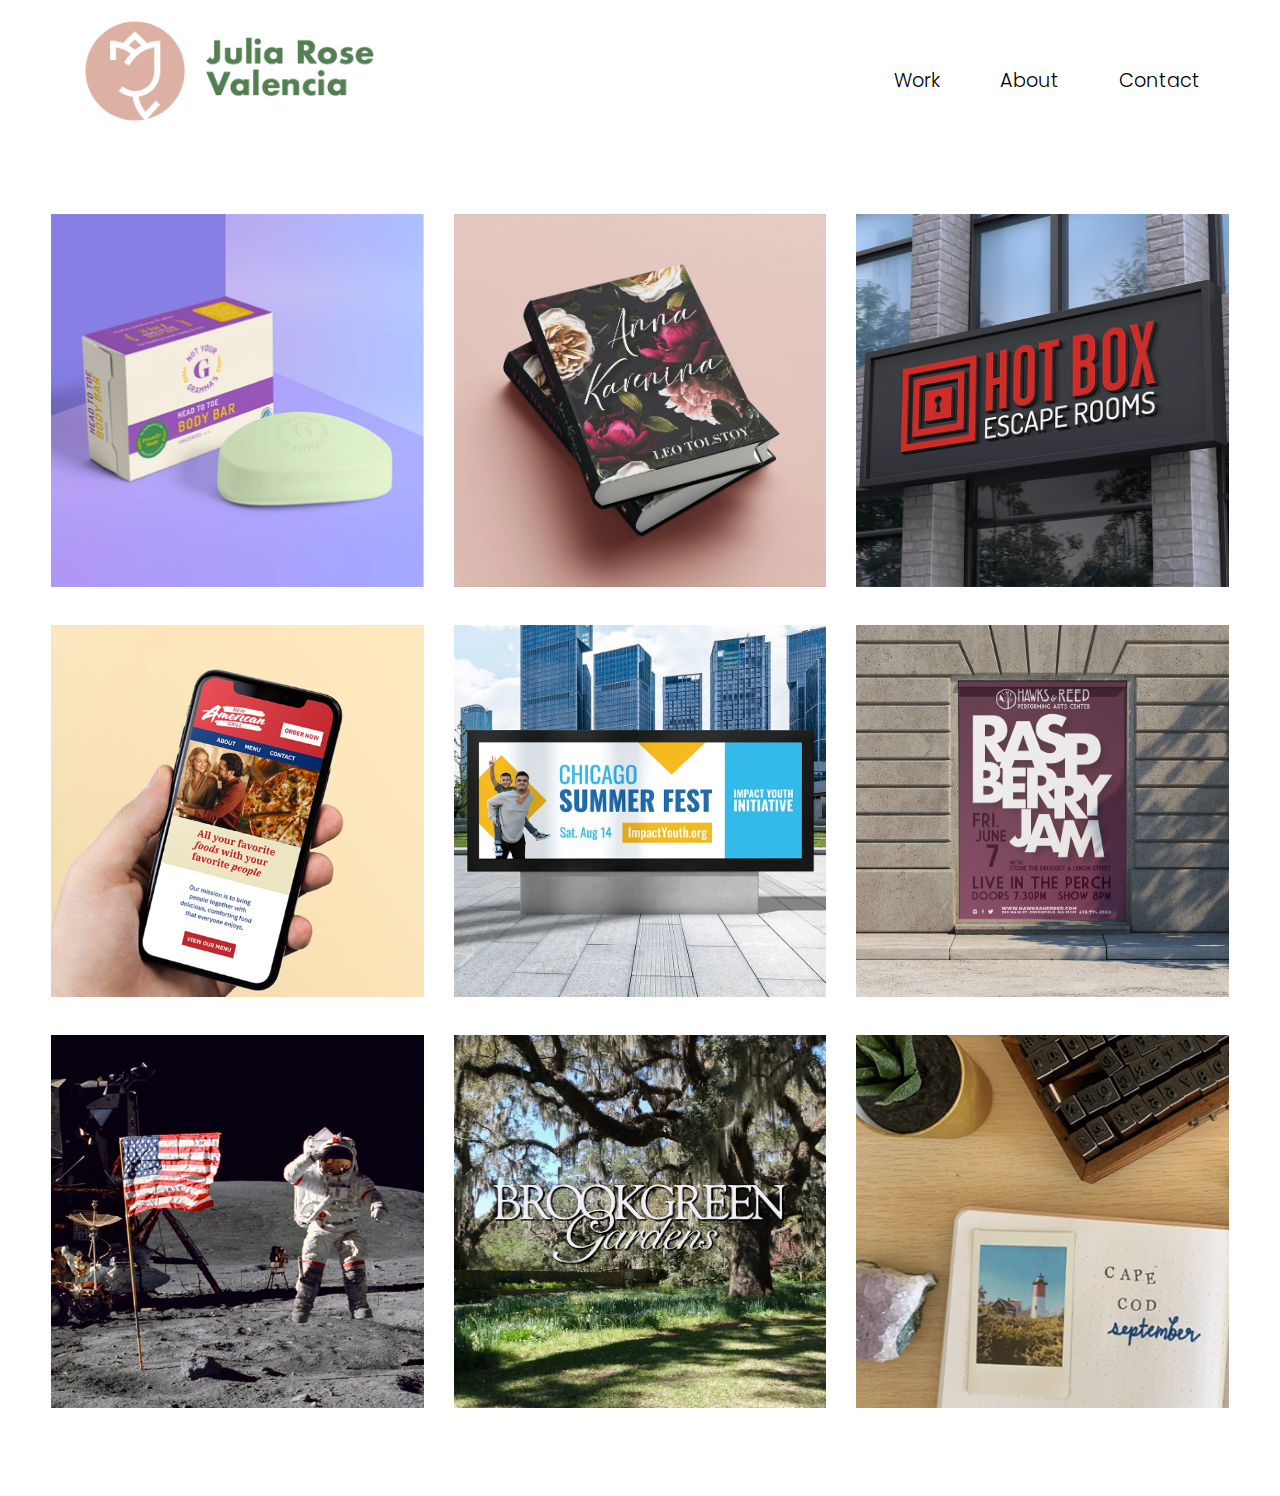
==== index.html @ 3b626a63 "uploading html" ====
<!DOCTYPE html>
<html lang="en">

  <head>
    <meta charset="UTF-8">
    <meta name="viewport" content="width=device-width, initial-scale=1.0">
    <meta http-equiv="X-UA-Compatible" content="ie=edge">

    <title>Julia Valencia Design</title>

    <link href="styles.css" rel="stylesheet">
    <link rel="icon" type="image/x-icon" href="favicon.ico">
    <link rel="preconnect" href="https://fonts.googleapis.com">
    <link rel="preconnect" href="https://fonts.gstatic.com" crossorigin>
    <link href="https://fonts.googleapis.com/css2?family=Poppins:ital,wght@0,100;0,300;0,400;0,500;0,600;0,700;0,800;0,900;1,100;1,200;1,300;1,400;1,500;1,600;1,700;1,800;1,900&display=swap" rel="stylesheet">
  
  </head>


  <body>



<!-- BEGIN HEADER -->

  <header>

    <div class="header-container">

      <div id="logo">
        <a href="index.html"><img src="images/logo.png" class="logo" alt="Julia Valencia Design"></a>
      </div>

      <div id="nav">

        <ul class="nav">
          <li><a href="index.html">Work</a></li>      
          <li><a href="about.html">About</a></li>
          <li><a href="contact.html">Contact</a></li>
        </ul>
     
      
      </div>

      <div id="mobile-logo">

        <a href="index.html"><img src="images/mobile-logo.webp" class="mobile-logo" alt="Julia Valencia Design"></a>

      </div>

      <div id="mobile-nav">        
        
        <ul class="mobile-nav">
          <li><a href="index.html">Work</a></li>      
          <li><a href="about.html">About</a></li>
          <li><a href="contact.html">Contact</a></li>
        </ul>
        
      </div>
      
    </div>
  </header>

<!-- END HEADER -->





















<!-- BEGIN PROJECTS -->
<section>



  <div id="projects">

    <div class="projects-item">
      <a href="not-your-grammas.html"><div class="projects-item-image"><img src="images/grammas.webp"></div>
      <div class="projects-item-overlay"></div><div class="projects-item-text">Not Your Gramma's</div></a>
    </div>

    <div class="projects-item">
      <a href="book-jacket.html"><div class="projects-item-image"><img src="images/book.webp"></div>
      <div class="projects-item-overlay"></div><div class="projects-item-text">Book Jacket</div></a>
      
    </div>

    <div class="projects-item">
      <a href="hotbox.html"><div class="projects-item-image"><img src="images/HotBox.webp"></div>
      <div class="projects-item-overlay"></div><div class="projects-item-text">Hot Box Escape</div></a>
      
    </div>

    <div class="projects-item">
      <a href="new-american-grill.html"><div class="projects-item-image"><img src="images/americangrill.webp"></div>
      <div class="projects-item-overlay"></div><div class="projects-item-text">New American Grill</div></a>
    </div>

    <div class="projects-item">
      <a href="impact-youth.html"><div class="projects-item-image"><img src="images/IYI.webp"></div>
      <div class="projects-item-overlay"></div><div class="projects-item-text">Impact Youth Initiative</div></a>
    </div>

    <div class="projects-item">
      <a href="posters.html"><div class="projects-item-image"><img src="images/Posters.webp"></div>
      <div class="projects-item-overlay"></div><div class="projects-item-text">Hawks and Reed Posters</div></a>
    </div>

    <div class="projects-item">
      <a href="moon-video.html"><div class="projects-item-image"><img src="images/moon.webp"></div>
      <div class="projects-item-overlay"></div><div class="projects-item-text">To the Moon Video</div></a>
    </div>

    <div class="projects-item">
      <a href="brookgreen-gardens.html"><div class="projects-item-image"><img src="images/BrookgreenCommercial.webp"></div>
      <div class="projects-item-overlay"></div><div class="projects-item-text">Brookgreen Gardens Commercial</div></a>
    </div>

    <div class="projects-item">
      <a href="art-journal.html"><div class="projects-item-image"><img src="images/artjournal.webp"></div>
      <div class="projects-item-overlay"></div><div class="projects-item-text">Art Journal Video</div></a>
    </div>
  


    


  </div>

</section>
<!-- END PROJECTS -->











<!-- BEGIN FOOTER -->



 <!-- END FOOTER -->





  </body>
</html>
---- styles.css ----
/* /////////////////////////// */
/* UNIVERSAL STYLES*/
html {
    width: 100%;
}

body {
    background-color: #ffffff;
    font-family: 'Poppins', sans-serif;
    width: 100%;
    margin: 0;
    padding: 0;
    
}

section {
    width: 100%;
    text-align: center;
    padding: 0px 0px 0px 0px;
    margin: auto;
    background-color: #ffffff;
   
    
}

a {
    font-family: 'Poppins', sans-serif;
    font-weight: 300;
    font-size: 1.2rem;
}

h1 {
    color: #ffffff;
    font-family: 'Poppins', sans-serif;
    font-weight: 500;
    font-size: 40px;
}

h2 {
    color: #ffffff;
    font-family: 'Poppins', sans-serif;
    font-weight: 300;
    font-size: 25px;
    padding: 0px;
    
}


h3 {
    color: #ffffff;
    font-family: 'Poppins', sans-serif;
    font-weight: 300;
    font-size: 18px;
    padding: 0px;
    
}


p {    
    font-family: 'Poppins', sans-serif;   
}


.button-one {
    border-radius: 0px;
    background-color:#DDB0A4;
    color: #ffffff;
    border: none;
    padding: 18px 32px 18px 32px;
    margin: 40px;
    display: inline-block;
    text-align: center;
    text-decoration: none;
    font-size: 14px;
    font-weight: 500;
    font-family: 'Poppins', sans-serif;
    transition-duration: 0.4s;
}

.button-two {
    border-radius: 0px;
    background-color:#ffffff;
    color:#DDB0A4;
    border: none;
    padding: 18px 32px 18px 32px;
    margin: 40px;
    display: inline-block;
    text-align: center;
    text-decoration: none;
    font-size: 14px;
    font-weight: 500;
    font-family: 'Poppins', sans-serif;
    transition-duration: 0.4s;
}

.button-three {
    border-radius: 0px;
    background-color:#DDB0A4;
    color:#FFFFFF;
    border: 5px solid white;
    padding: 18px 32px 18px 32px;
    margin: 40px;
    display: inline-block;
    text-align: center;
    text-decoration: none;
    font-size: 14px;
    font-weight: 500;
    font-family: 'Poppins', sans-serif;
    transition-duration: 0.4s;
}

.button-one:hover {
    opacity: .8;
}

.button-two:hover {
    opacity: .8;
}

.button-three:hover {
    opacity: .8;
}

.footer-button {
    border-radius: 0px;
    background-color:rgba(0, 0, 0, 0);
    color: #ffffff;
    border: solid 2px white;
    padding: 18px 32px 18px 32px;
    margin: 40px;
    display: inline-block;
    text-align: center;
    text-decoration: none;
    font-size: 14px;
    font-weight: 500;
    font-family: 'Poppins', sans-serif;
    transition-duration: 0.4s;
}

.footer-button:hover {
    background-color: #ffffff;
    color: #547F52;
}



img {
    max-width: 100%;
}

/*END UNIVERSAL STYLES*/
/* /////////////////////////// */











/* /////////////////////////// */
/*HEADER*/

.header-container {
    background-color: #ffffff;
    margin: 0;
    width: 100%;
    max-width: 100%;
    height: 150px;
    padding: 0;
    display: flex;
    align-items:center;
    justify-content: space-between;
}

/*END HEADER*/
/* /////////////////////////// */














/* /////////////////////////// */
/*DESKTOP LOGO & NAV*/

.logo {
    width: 300px;
    height: auto;
    margin-left: 80px;
}

#nav {
    margin-right: 80px;
    padding-top: 10px;
    padding-right: 0;
    
}

.nav {
    display: inline-flex;
    list-style-type: none;
    
}

.nav a{
    color:#000000;
    text-decoration: none;
    font-size: 1.2rem;

    
    
}

.nav a:active {
    text-decoration: underline;
}

.nav li{
    text-align: center;
    padding-left: 60px;
}

.nav li a:hover{
    color:#DDB0A4;
    text-decoration: none;    
}

#text-logo {
    display: none;
}


@media only screen and (min-width:900px) {   


#mobile-logo {
    display: none;
}

#mobile-nav {
    display: none;
}

}

/*END DESKTOP LOGO & NAV*/
/* /////////////////////////// */











/* /////////////////////////// */
/*MOBILE LOGO & NAV*/


@media only screen and (max-width:900px) {   

   .mobile-logo {
    height: 100px;
    width: 100px;
    padding-top: 10px;
    padding-left: 10px;
    flex-shrink: 0;
   }

    #mobile-logo a {
        width: 100%;
        height: 100%;
    }

    #mobile-nav ul {
        padding: 0;
    }
    
    #mobile-nav {
        display: flex;
        padding-left: 40px;
        padding-top: 25px;
        flex-wrap: wrap;
        
        
    }

    .mobile-nav {
        display: inline-flex;
        list-style-type: none;
        
    }

    .mobile-nav a:active {
        text-decoration: underline;
    }
  
    .mobile-nav a{
        color:#000000;
        text-decoration: none;    
    }
    
    .mobile-nav a:hover{
        color:#DDB0A4;
        text-decoration: underline;    
    }
    
    .mobile-nav li {
        padding-right: 60px;
             
    }
    


#logo {
    display: none;
}

#nav {
    display: none;
}



.header-container {
    background-color: #ffffff;
    margin: 0px;
    width: auto;
    height: auto;
    padding: 10px 5% 10px 5%;
    display: flex;
    flex-wrap: wrap;
    align-items:center;
    justify-items: left;
    justify-content: left;
}


}



@media only screen and (max-width:400px) {  


    
    

    #nav {
        padding: 20px;
    }

    .mobile-nav li {
        padding: 15px;
        
    }
 

 }
/* END MOBILE LOGO & NAV */
/* /////////////////////////// */















/* /////////////////////////// */
/* PROJECTS GRID*/

#projects {
        max-width: 100%;
        padding: 5% 4% 80px 4%;
        display: grid;
        justify-content: center;        
        grid-template-columns: 1fr 1fr 1fr;
        gap: 30px;
    
}




.projects-item {
    position: relative;
    display: grid;
    margin: 0;
    padding: 0;
    width: auto;
    height: auto;
    min-width: 30%;
    overflow: hidden;
}

.projects-item-image {  
   
   transition: opacity ease 200ms;
   max-width: 100%;
   z-index: 90;
   
    
    
}


.projects-item-overlay {
    position: absolute;
    color:#ffffff;
    background-color:rgb(221, 176, 164);
    height: 100%;
    width: 100%;
    transition: opacity ease 200ms;
    bottom: 8px;
    right: 0px;
    z-index: 95;
    opacity: 0;
    

}

.projects-item a{
    
    
    height: 100%;
    width: 100%;
    transition: opacity ease 200ms;
    bottom: 6px;
    right: 0px;
    z-index: 99;
    opacity: 1;
    

}

.projects-item-text {
    position: absolute;
    text-align: left;
    color:#ffffff;
    padding: 5% 5% 5% 5%;
    transition: opacity ease 200ms;
    font-size: 1.6rem;
    font-weight: 500;
    bottom: 0;
    left: 0;
    opacity: 0;
    z-index: 99;
}


.projects-item:hover .projects-item-overlay {
    opacity: .85;
}


.projects-item:hover .projects-item-text{
    opacity: 1;
}




@media only screen and (max-width:750px) {  

    #projects {
        max-width: 100%;
        padding: 80px 5% 80px 5%;
        margin: 0;
        display: grid;
        justify-content: center;        
        grid-template-columns: 1fr;
        gap: 30px;  
    }

}

/* END PROJECTS GRID */
/* /////////////////////////// */










/* /////////////////////////// */
/* FOOTER */


footer {
   
    background-color:#547F52;
    color: #ffffff;
    width: 100%;
    margin: 0;
    height: auto;
    min-height: 200px;
    padding: 0;
    display: flex;
    justify-content: center;
    align-items: center;
    
  
   
}





/* END FOOTER */
/* /////////////////////////// */










/* /////////////////////////// */
/* ABOUT */


.hero {
    display: flex;
    flex-wrap: wrap;
    width: auto;
    height: auto;
    min-height: 600px;
    
    margin: 5% 0 0 0;
    padding: 120px 30px 120px 30px;
    background-color: #547F52;
    gap: 0px;
    justify-content: center;
    align-items: center;
}

.hero-text {
    flex-basis: auto;
    font-size: 2.6rem;
    font-weight: 500;
    color: #ffffff;
    height: auto;
    line-height: 1.2;
    margin: 20px 70px 20px 0;
   
}

.hero-image {
    margin: 20px 0 20px 40px;
   
    
   
}


.section-2 {
    background-color: #ffffff;
    color: #547F52;
    height: auto;
    padding: 25% 5% 25% 5%;
    margin: 0px;
    width: auto;
    display: flex;
    flex-wrap: wrap;
    gap: 0px;
    justify-content: center;
    align-items: center;



}

#section-2-content {
   
    font-size: 1.3rem;
    text-align: left;
    padding: 20px;
    text-align: center;
    line-height: 1.2;
}

.section-2 h2 {
    
    color: #547F52;
    font-size: 2.7rem;
    font-weight: 500;
    padding: 20px;
    margin: 0px;
    


}



.section-3 {
    background-color:#DDB0A4;
    display: flex;
    flex-wrap: wrap;
    color: #547F52;
    min-height: 700px;
    height: auto;
    padding: 25% 15% 25% 15%;
    
    margin: 0px;
    width: auto;
    justify-content: center;
    align-items: center;
    



}

#section-3-content {
    max-width: 900px;    
    color: #ffffff;
    font-size: 1.25rem;
    text-align: center;
    font-weight: 300;
   
}



#section-3-content p {
    text-align: left;
    color: #ffffff;
    
}

.section-4 {

    background-color:#ffffff;
    color: #547F52;
    height: auto;
    min-height: 500px;
    padding: 25% 15% 25% 15%;
    margin: 0px;
    width: auto;
    display: flex;
    flex-wrap: wrap;
    justify-content: center;
    align-items: center;


}

#section-4-content {
   
    max-width: 400px;    
    font-size: 1.3rem;
    text-align: left;
   
    
    
}

.section-4 h2{
    font-size: 2.8rem;
    font-weight: 500;
    color:#547F52;
}

.section-4 p{
    font-size: 1.1rem;
    font-weight: 300;
    color:#000000;
}

.about-video {
    margin: 40px;
    max-width: 500px;
}



/* END ABOUT */
/* /////////////////////////// */

















/* /////////////////////////// */
/* CONTACT */

.contact-container {
    display: flex;
    justify-content: center;
    align-items: center;
    padding-top: 10%;
    height: auto;
    width: auto;
    min-height: 900px;
    
}
.contact {
    padding: 0px;
    text-align: center;
    position: relative;
    height: auto;
    width: 100%;
    max-width: 1200px;
    margin-left: 25px;
    margin-right: 25px;
    min-height: 800px;

}


.contact-photo {
    position: absolute;
    z-index: 1;
    left: 25px;
    width: 75%;
    max-width: 800px;
    max-height: 600px;
    height: auto;
    background: rgba(0, 128, 0, 0);
    opacity: 1;
    
    overflow:hidden;
    
}

.contact-photo img{
    
    border-radius: 20px;
    max-height: 600px;
    
 
}

.contact-card {
    position: absolute;
    top: 20%;
    padding: 25px;
    right: 30px;
    z-index: 2;
    min-width: 30%;
    
    height: auto;
    background:#DDB0A4;
    opacity: 1;
    border-radius: 0;
    display: block;
    
    

}

.contact-card a {
    color: #ffffff;
    text-decoration: underline;
}



/* END CONTACT */
/* /////////////////////////// */








/* /////////////////////////// */
/* PROJECT PAGES */


/* SINGLE IMAGE */

.single-image {
    max-width:65%;
    
    padding: 50px 0px 50px 0px;
    margin-left: auto;
    margin-right: auto;
    text-align: center;
    
}



/* SINGLE IMAGE COVER */

.single-cover {
    width: 100%;
    height: auto;
    padding: 50px 0px 50px 0px;
}



/* DOUBLE IMAGE COVER */

.double-cover {
    width: 100%;
    height: auto;
    display: flex;
    flex-wrap: wrap;
    padding: 50px 0px 50px 0px;
    
}
.double-cover img{
    width: 50%;
    flex-shrink: 0;
    padding-bottom: 25px;
   
}



@media only screen and (max-width:700px) { 
    
    .single-image {
        max-width: 100%;
        height: auto;
    }

    .double-cover img{
        width: 100%;        
    }
    .double-cover {
        width: 100%;
        height: auto;
        display: flex;
        flex-wrap: wrap;
        padding: 50px 0px 50px 0px;
        
    }
}


/* IMAGE GRID */

.image-grid {
    width: 100%;
    height: auto;
    display: flex;
    flex-wrap: wrap;
    justify-content: center;
    align-items: center;
    padding: 50px 0px 50px 0px;
    gap: 30px;
}

.image-grid img{
    max-width: 20%;
    padding: 0px;
    
}

.image-grid video{
    max-width: 30%;
    
    
}

@media only screen and (max-width:700px) {   
    .image-grid img {
        width: 100%;
        max-width: 100%;
        padding: 0px;
        
    }

    .image-grid video{
        max-width: 100%;
        
        
    }
}

/* TWO IMAGES */

.two-images {
    width: 100%;
    height: auto;
    display: flex;
    flex-wrap: wrap;
    justify-content: center;
    align-items: center;
    padding: 80px 0px 50px 0px;
    gap: 40px;
}

.two-images img{
    max-width: 40%;
    
}



@media only screen and (max-width:700px) {   
    .two-images img {
        
        max-width: 60%;
        padding: 0px;
        
    }

   
}


.video {
    position: relative;
    margin-left: auto;
    margin-right: auto;
    overflow: hidden;
    width: 70%;
    padding-top: 56.25%; /* 16:9 Aspect Ratio (divide 9 by 16 = 0.5625) */
}


.responsive-iframe {
    position: absolute;
    top: 0;
    left: 0;
    bottom: 0;
    right: 0;
    width: 100%;
    height: 100%;

}

@media only screen and (max-width:700px) {   
    .video {
        
        width: 100%;
        
    }

   
}



/* PROJECT DESCRIPTION */

.description {
    height: auto;
    width: auto;
    margin-left: auto;
    margin-right: auto;
    max-width: 60%;
    padding: 50px 50px 100px 50px;
}

.description h2 {
    font-weight: 700;
    font-size: 1.7rem;
}

.description h3 {
    font-weight: 700;
    font-size: 1.2rem;
}

.description p, li{
    font-weight: 300;
}


.description ul{
    
    list-style-position: outside;
}

.grammas li {
    padding-left: 5px;
    color: #9250AD;
}


.hotbox li {
    padding-left: 5px;
    color: #CF2C27;
}


.impact-youth li {
    padding-left: 5px;
    color: #35B9EA;
}


.description li span{
    
    color: #000000;
}


.description h2, h3, p {
    color:#000000;
    
}



@media only screen and (max-width:700px) {   
    .description {
        width: auto;
        max-width: 100%;
        padding: 50px 25px 50px 25px;
        
    }
}














/* END PROJECT PAGES */
/* /////////////////////////// */
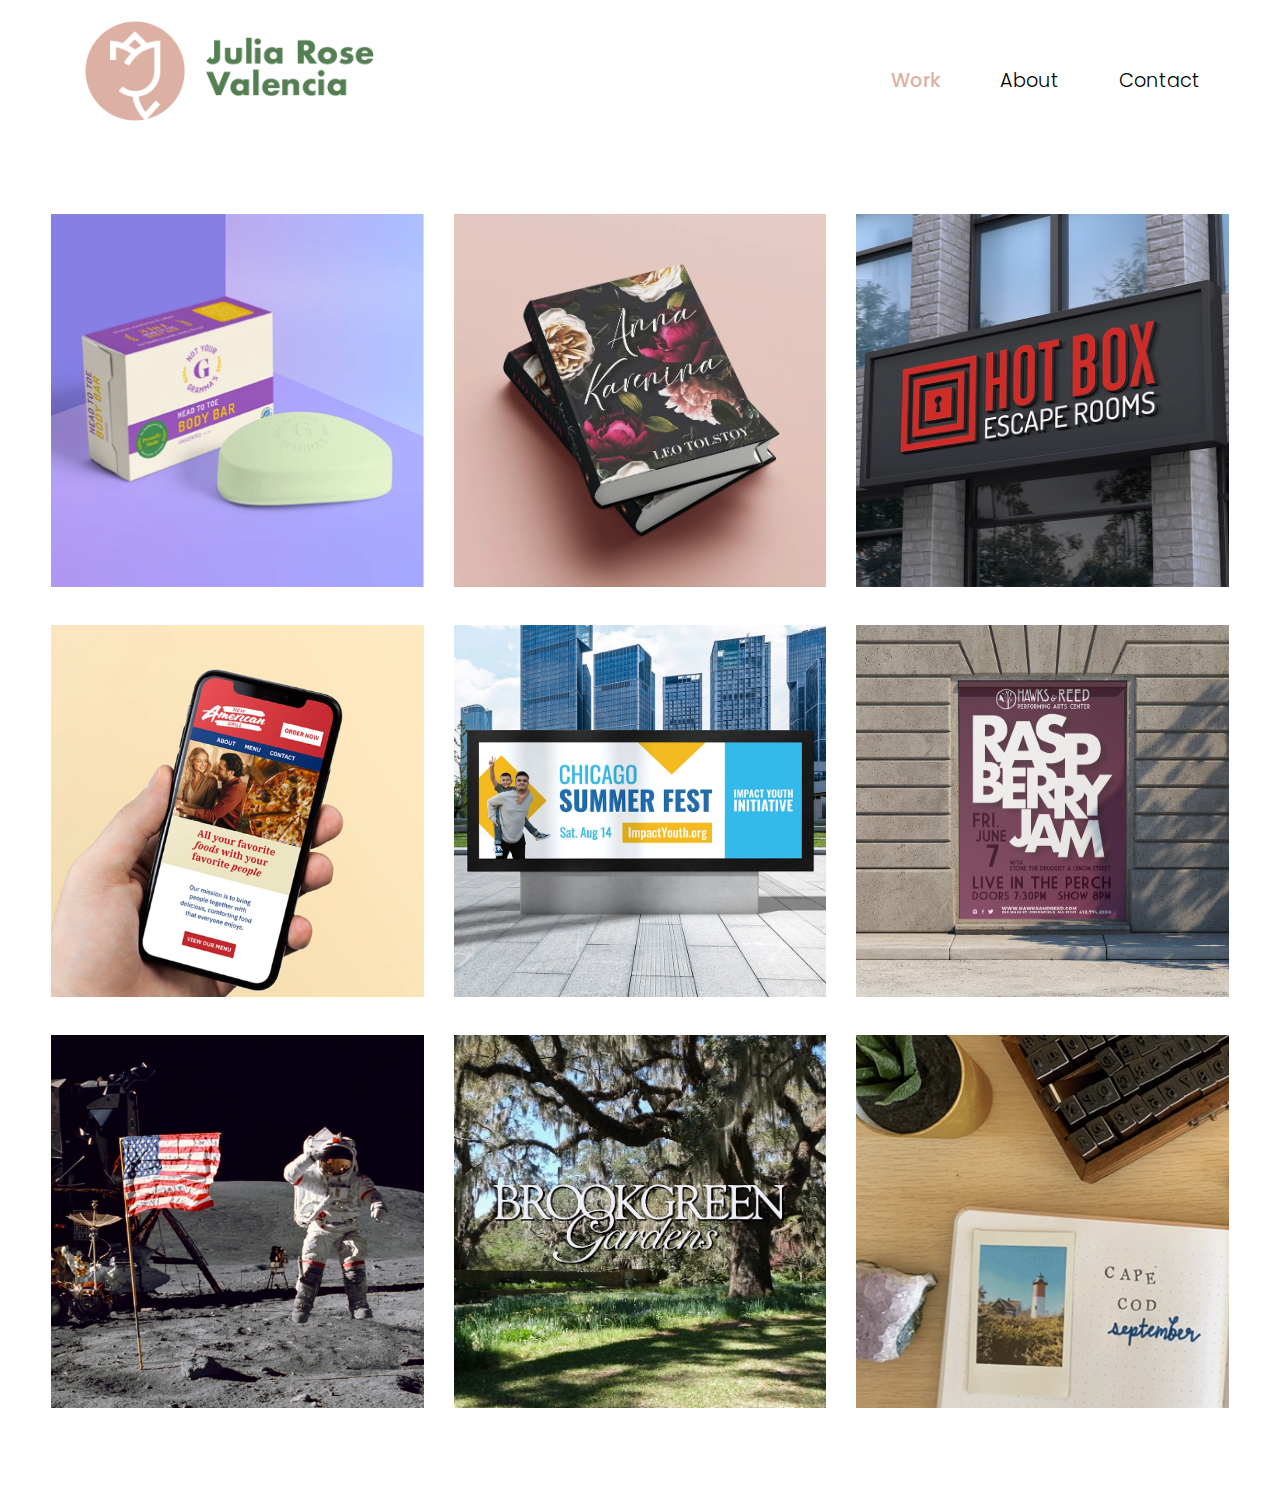
==== commit abf7bef9: "Add files via upload" ====
--- a/index.html
+++ b/index.html
@@ -1,171 +1,171 @@
-<!DOCTYPE html>
-<html lang="en">
-
-  <head>
-    <meta charset="UTF-8">
-    <meta name="viewport" content="width=device-width, initial-scale=1.0">
-    <meta http-equiv="X-UA-Compatible" content="ie=edge">
-
-    <title>Julia Valencia Design</title>
-
-    <link href="styles.css" rel="stylesheet">
-    <link rel="icon" type="image/x-icon" href="favicon.ico">
-    <link rel="preconnect" href="https://fonts.googleapis.com">
-    <link rel="preconnect" href="https://fonts.gstatic.com" crossorigin>
-    <link href="https://fonts.googleapis.com/css2?family=Poppins:ital,wght@0,100;0,300;0,400;0,500;0,600;0,700;0,800;0,900;1,100;1,200;1,300;1,400;1,500;1,600;1,700;1,800;1,900&display=swap" rel="stylesheet">
-  
-  </head>
-
-
-  <body>
-
-
-
-<!-- BEGIN HEADER -->
-
-  <header>
-
-    <div class="header-container">
-
-      <div id="logo">
-        <a href="index.html"><img src="images/logo.png" class="logo" alt="Julia Valencia Design"></a>
-      </div>
-
-      <div id="nav">
-
-        <ul class="nav">
-          <li><a href="index.html">Work</a></li>      
-          <li><a href="about.html">About</a></li>
-          <li><a href="contact.html">Contact</a></li>
-        </ul>
-     
-      
-      </div>
-
-      <div id="mobile-logo">
-
-        <a href="index.html"><img src="images/mobile-logo.webp" class="mobile-logo" alt="Julia Valencia Design"></a>
-
-      </div>
-
-      <div id="mobile-nav">        
-        
-        <ul class="mobile-nav">
-          <li><a href="index.html">Work</a></li>      
-          <li><a href="about.html">About</a></li>
-          <li><a href="contact.html">Contact</a></li>
-        </ul>
-        
-      </div>
-      
-    </div>
-  </header>
-
-<!-- END HEADER -->
-
-
-
-
-
-
-
-
-
-
-
-
-
-
-
-
-
-
-
-
-
-<!-- BEGIN PROJECTS -->
-<section>
-
-
-
-  <div id="projects">
-
-    <div class="projects-item">
-      <a href="not-your-grammas.html"><div class="projects-item-image"><img src="images/grammas.webp"></div>
-      <div class="projects-item-overlay"></div><div class="projects-item-text">Not Your Gramma's</div></a>
-    </div>
-
-    <div class="projects-item">
-      <a href="book-jacket.html"><div class="projects-item-image"><img src="images/book.webp"></div>
-      <div class="projects-item-overlay"></div><div class="projects-item-text">Book Jacket</div></a>
-      
-    </div>
-
-    <div class="projects-item">
-      <a href="hotbox.html"><div class="projects-item-image"><img src="images/HotBox.webp"></div>
-      <div class="projects-item-overlay"></div><div class="projects-item-text">Hot Box Escape</div></a>
-      
-    </div>
-
-    <div class="projects-item">
-      <a href="new-american-grill.html"><div class="projects-item-image"><img src="images/americangrill.webp"></div>
-      <div class="projects-item-overlay"></div><div class="projects-item-text">New American Grill</div></a>
-    </div>
-
-    <div class="projects-item">
-      <a href="impact-youth.html"><div class="projects-item-image"><img src="images/IYI.webp"></div>
-      <div class="projects-item-overlay"></div><div class="projects-item-text">Impact Youth Initiative</div></a>
-    </div>
-
-    <div class="projects-item">
-      <a href="posters.html"><div class="projects-item-image"><img src="images/Posters.webp"></div>
-      <div class="projects-item-overlay"></div><div class="projects-item-text">Hawks and Reed Posters</div></a>
-    </div>
-
-    <div class="projects-item">
-      <a href="moon-video.html"><div class="projects-item-image"><img src="images/moon.webp"></div>
-      <div class="projects-item-overlay"></div><div class="projects-item-text">To the Moon Video</div></a>
-    </div>
-
-    <div class="projects-item">
-      <a href="brookgreen-gardens.html"><div class="projects-item-image"><img src="images/BrookgreenCommercial.webp"></div>
-      <div class="projects-item-overlay"></div><div class="projects-item-text">Brookgreen Gardens Commercial</div></a>
-    </div>
-
-    <div class="projects-item">
-      <a href="art-journal.html"><div class="projects-item-image"><img src="images/artjournal.webp"></div>
-      <div class="projects-item-overlay"></div><div class="projects-item-text">Art Journal Video</div></a>
-    </div>
-  
-
-
-    
-
-
-  </div>
-
-</section>
-<!-- END PROJECTS -->
-
-
-
-
-
-
-
-
-
-
-
-<!-- BEGIN FOOTER -->
-
-
-
- <!-- END FOOTER -->
-
-
-
-
-
-  </body>
+<!DOCTYPE html>
+<html lang="en">
+
+  <head>
+    <meta charset="UTF-8">
+    <meta name="viewport" content="width=device-width, initial-scale=1.0">
+    <meta http-equiv="X-UA-Compatible" content="ie=edge">
+
+    <title>Julia Valencia Design</title>
+
+    <link href="styles.css" rel="stylesheet">
+    <link rel="icon" type="image/x-icon" href="favicon.ico">
+    <link rel="preconnect" href="https://fonts.googleapis.com">
+    <link rel="preconnect" href="https://fonts.gstatic.com" crossorigin>
+    <link href="https://fonts.googleapis.com/css2?family=Poppins:ital,wght@0,100;0,300;0,400;0,500;0,600;0,700;0,800;0,900;1,100;1,200;1,300;1,400;1,500;1,600;1,700;1,800;1,900&display=swap" rel="stylesheet">
+  
+  </head>
+
+
+  <body>
+
+
+
+<!-- BEGIN HEADER -->
+
+  <header>
+
+    <div class="header-container">
+
+      <div id="logo">
+        <a href="index.html"><img src="images/logo.png" class="logo" alt="Julia Valencia Design"></a>
+      </div>
+
+      <div id="nav">
+
+        <ul class="nav">
+          <li><a href="index.html" id="current-page">Work</a></li>      
+          <li><a href="about.html">About</a></li>
+          <li><a href="contact.html">Contact</a></li>
+        </ul>
+     
+      
+      </div>
+
+      <div id="mobile-logo">
+
+        <a href="index.html"><img src="images/mobile-logo.webp" class="mobile-logo" alt="Julia Valencia Design"></a>
+
+      </div>
+
+      <div id="mobile-nav">        
+        
+        <ul class="mobile-nav">
+          <li><a href="index.html">Work</a></li>      
+          <li><a href="about.html">About</a></li>
+          <li><a href="contact.html">Contact</a></li>
+        </ul>
+        
+      </div>
+      
+    </div>
+  </header>
+
+<!-- END HEADER -->
+
+
+
+
+
+
+
+
+
+
+
+
+
+
+
+
+
+
+
+
+
+<!-- BEGIN PROJECTS -->
+<section>
+
+
+
+  <div id="projects">
+
+    <div class="projects-item">
+      <a href="not-your-grammas.html"><div class="projects-item-image"><img src="images/grammas.webp"></div>
+      <div class="projects-item-overlay"></div><div class="projects-item-text">Not Your Gramma's</div></a>
+    </div>
+
+    <div class="projects-item">
+      <a href="book-jacket.html"><div class="projects-item-image"><img src="images/book.webp"></div>
+      <div class="projects-item-overlay"></div><div class="projects-item-text">Book Jacket</div></a>
+      
+    </div>
+
+    <div class="projects-item">
+      <a href="hotbox.html"><div class="projects-item-image"><img src="images/HotBox.webp"></div>
+      <div class="projects-item-overlay"></div><div class="projects-item-text">Hot Box Escape</div></a>
+      
+    </div>
+
+    <div class="projects-item">
+      <a href="new-american-grill.html"><div class="projects-item-image"><img src="images/americangrill.webp"></div>
+      <div class="projects-item-overlay"></div><div class="projects-item-text">New American Grill</div></a>
+    </div>
+
+    <div class="projects-item">
+      <a href="impact-youth.html"><div class="projects-item-image"><img src="images/IYI.webp"></div>
+      <div class="projects-item-overlay"></div><div class="projects-item-text">Impact Youth Initiative</div></a>
+    </div>
+
+    <div class="projects-item">
+      <a href="posters.html"><div class="projects-item-image"><img src="images/Posters.webp"></div>
+      <div class="projects-item-overlay"></div><div class="projects-item-text">Hawks and Reed Posters</div></a>
+    </div>
+
+    <div class="projects-item">
+      <a href="moon-video.html"><div class="projects-item-image"><img src="images/moon.webp"></div>
+      <div class="projects-item-overlay"></div><div class="projects-item-text">To the Moon Video</div></a>
+    </div>
+
+    <div class="projects-item">
+      <a href="brookgreen-gardens.html"><div class="projects-item-image"><img src="images/BrookgreenCommercial.webp"></div>
+      <div class="projects-item-overlay"></div><div class="projects-item-text">Brookgreen Gardens Commercial</div></a>
+    </div>
+
+    <div class="projects-item">
+      <a href="art-journal.html"><div class="projects-item-image"><img src="images/artjournal.webp"></div>
+      <div class="projects-item-overlay"></div><div class="projects-item-text">Art Journal Video</div></a>
+    </div>
+  
+
+
+    
+
+
+  </div>
+
+</section>
+<!-- END PROJECTS -->
+
+
+
+
+
+
+
+
+
+
+
+<!-- BEGIN FOOTER -->
+
+
+
+ <!-- END FOOTER -->
+
+
+
+
+
+  </body>
 </html>--- a/styles.css
+++ b/styles.css
@@ -1,1072 +1,1080 @@
-/* /////////////////////////// */
-/* UNIVERSAL STYLES*/
-html {
-    width: 100%;
-}
-
-body {
-    background-color: #ffffff;
-    font-family: 'Poppins', sans-serif;
-    width: 100%;
-    margin: 0;
-    padding: 0;
-    
-}
-
-section {
-    width: 100%;
-    text-align: center;
-    padding: 0px 0px 0px 0px;
-    margin: auto;
-    background-color: #ffffff;
-   
-    
-}
-
-a {
-    font-family: 'Poppins', sans-serif;
-    font-weight: 300;
-    font-size: 1.2rem;
-}
-
-h1 {
-    color: #ffffff;
-    font-family: 'Poppins', sans-serif;
-    font-weight: 500;
-    font-size: 40px;
-}
-
-h2 {
-    color: #ffffff;
-    font-family: 'Poppins', sans-serif;
-    font-weight: 300;
-    font-size: 25px;
-    padding: 0px;
-    
-}
-
-
-h3 {
-    color: #ffffff;
-    font-family: 'Poppins', sans-serif;
-    font-weight: 300;
-    font-size: 18px;
-    padding: 0px;
-    
-}
-
-
-p {    
-    font-family: 'Poppins', sans-serif;   
-}
-
-
-.button-one {
-    border-radius: 0px;
-    background-color:#DDB0A4;
-    color: #ffffff;
-    border: none;
-    padding: 18px 32px 18px 32px;
-    margin: 40px;
-    display: inline-block;
-    text-align: center;
-    text-decoration: none;
-    font-size: 14px;
-    font-weight: 500;
-    font-family: 'Poppins', sans-serif;
-    transition-duration: 0.4s;
-}
-
-.button-two {
-    border-radius: 0px;
-    background-color:#ffffff;
-    color:#DDB0A4;
-    border: none;
-    padding: 18px 32px 18px 32px;
-    margin: 40px;
-    display: inline-block;
-    text-align: center;
-    text-decoration: none;
-    font-size: 14px;
-    font-weight: 500;
-    font-family: 'Poppins', sans-serif;
-    transition-duration: 0.4s;
-}
-
-.button-three {
-    border-radius: 0px;
-    background-color:#DDB0A4;
-    color:#FFFFFF;
-    border: 5px solid white;
-    padding: 18px 32px 18px 32px;
-    margin: 40px;
-    display: inline-block;
-    text-align: center;
-    text-decoration: none;
-    font-size: 14px;
-    font-weight: 500;
-    font-family: 'Poppins', sans-serif;
-    transition-duration: 0.4s;
-}
-
-.button-one:hover {
-    opacity: .8;
-}
-
-.button-two:hover {
-    opacity: .8;
-}
-
-.button-three:hover {
-    opacity: .8;
-}
-
-.footer-button {
-    border-radius: 0px;
-    background-color:rgba(0, 0, 0, 0);
-    color: #ffffff;
-    border: solid 2px white;
-    padding: 18px 32px 18px 32px;
-    margin: 40px;
-    display: inline-block;
-    text-align: center;
-    text-decoration: none;
-    font-size: 14px;
-    font-weight: 500;
-    font-family: 'Poppins', sans-serif;
-    transition-duration: 0.4s;
-}
-
-.footer-button:hover {
-    background-color: #ffffff;
-    color: #547F52;
-}
-
-
-
-img {
-    max-width: 100%;
-}
-
-/*END UNIVERSAL STYLES*/
-/* /////////////////////////// */
-
-
-
-
-
-
-
-
-
-
-
-/* /////////////////////////// */
-/*HEADER*/
-
-.header-container {
-    background-color: #ffffff;
-    margin: 0;
-    width: 100%;
-    max-width: 100%;
-    height: 150px;
-    padding: 0;
-    display: flex;
-    align-items:center;
-    justify-content: space-between;
-}
-
-/*END HEADER*/
-/* /////////////////////////// */
-
-
-
-
-
-
-
-
-
-
-
-
-
-
-/* /////////////////////////// */
-/*DESKTOP LOGO & NAV*/
-
-.logo {
-    width: 300px;
-    height: auto;
-    margin-left: 80px;
-}
-
-#nav {
-    margin-right: 80px;
-    padding-top: 10px;
-    padding-right: 0;
-    
-}
-
-.nav {
-    display: inline-flex;
-    list-style-type: none;
-    
-}
-
-.nav a{
-    color:#000000;
-    text-decoration: none;
-    font-size: 1.2rem;
-
-    
-    
-}
-
-.nav a:active {
-    text-decoration: underline;
-}
-
-.nav li{
-    text-align: center;
-    padding-left: 60px;
-}
-
-.nav li a:hover{
-    color:#DDB0A4;
-    text-decoration: none;    
-}
-
-#text-logo {
-    display: none;
-}
-
-
-@media only screen and (min-width:900px) {   
-
-
-#mobile-logo {
-    display: none;
-}
-
-#mobile-nav {
-    display: none;
-}
-
-}
-
-/*END DESKTOP LOGO & NAV*/
-/* /////////////////////////// */
-
-
-
-
-
-
-
-
-
-
-
-/* /////////////////////////// */
-/*MOBILE LOGO & NAV*/
-
-
-@media only screen and (max-width:900px) {   
-
-   .mobile-logo {
-    height: 100px;
-    width: 100px;
-    padding-top: 10px;
-    padding-left: 10px;
-    flex-shrink: 0;
-   }
-
-    #mobile-logo a {
-        width: 100%;
-        height: 100%;
-    }
-
-    #mobile-nav ul {
-        padding: 0;
-    }
-    
-    #mobile-nav {
-        display: flex;
-        padding-left: 40px;
-        padding-top: 25px;
-        flex-wrap: wrap;
-        
-        
-    }
-
-    .mobile-nav {
-        display: inline-flex;
-        list-style-type: none;
-        
-    }
-
-    .mobile-nav a:active {
-        text-decoration: underline;
-    }
-  
-    .mobile-nav a{
-        color:#000000;
-        text-decoration: none;    
-    }
-    
-    .mobile-nav a:hover{
-        color:#DDB0A4;
-        text-decoration: underline;    
-    }
-    
-    .mobile-nav li {
-        padding-right: 60px;
-             
-    }
-    
-
-
-#logo {
-    display: none;
-}
-
-#nav {
-    display: none;
-}
-
-
-
-.header-container {
-    background-color: #ffffff;
-    margin: 0px;
-    width: auto;
-    height: auto;
-    padding: 10px 5% 10px 5%;
-    display: flex;
-    flex-wrap: wrap;
-    align-items:center;
-    justify-items: left;
-    justify-content: left;
-}
-
-
-}
-
-
-
-@media only screen and (max-width:400px) {  
-
-
-    
-    
-
-    #nav {
-        padding: 20px;
-    }
-
-    .mobile-nav li {
-        padding: 15px;
-        
-    }
- 
-
- }
-/* END MOBILE LOGO & NAV */
-/* /////////////////////////// */
-
-
-
-
-
-
-
-
-
-
-
-
-
-
-
-/* /////////////////////////// */
-/* PROJECTS GRID*/
-
-#projects {
-        max-width: 100%;
-        padding: 5% 4% 80px 4%;
-        display: grid;
-        justify-content: center;        
-        grid-template-columns: 1fr 1fr 1fr;
-        gap: 30px;
-    
-}
-
-
-
-
-.projects-item {
-    position: relative;
-    display: grid;
-    margin: 0;
-    padding: 0;
-    width: auto;
-    height: auto;
-    min-width: 30%;
-    overflow: hidden;
-}
-
-.projects-item-image {  
-   
-   transition: opacity ease 200ms;
-   max-width: 100%;
-   z-index: 90;
-   
-    
-    
-}
-
-
-.projects-item-overlay {
-    position: absolute;
-    color:#ffffff;
-    background-color:rgb(221, 176, 164);
-    height: 100%;
-    width: 100%;
-    transition: opacity ease 200ms;
-    bottom: 8px;
-    right: 0px;
-    z-index: 95;
-    opacity: 0;
-    
-
-}
-
-.projects-item a{
-    
-    
-    height: 100%;
-    width: 100%;
-    transition: opacity ease 200ms;
-    bottom: 6px;
-    right: 0px;
-    z-index: 99;
-    opacity: 1;
-    
-
-}
-
-.projects-item-text {
-    position: absolute;
-    text-align: left;
-    color:#ffffff;
-    padding: 5% 5% 5% 5%;
-    transition: opacity ease 200ms;
-    font-size: 1.6rem;
-    font-weight: 500;
-    bottom: 0;
-    left: 0;
-    opacity: 0;
-    z-index: 99;
-}
-
-
-.projects-item:hover .projects-item-overlay {
-    opacity: .85;
-}
-
-
-.projects-item:hover .projects-item-text{
-    opacity: 1;
-}
-
-
-
-
-@media only screen and (max-width:750px) {  
-
-    #projects {
-        max-width: 100%;
-        padding: 80px 5% 80px 5%;
-        margin: 0;
-        display: grid;
-        justify-content: center;        
-        grid-template-columns: 1fr;
-        gap: 30px;  
-    }
-
-}
-
-/* END PROJECTS GRID */
-/* /////////////////////////// */
-
-
-
-
-
-
-
-
-
-
-/* /////////////////////////// */
-/* FOOTER */
-
-
-footer {
-   
-    background-color:#547F52;
-    color: #ffffff;
-    width: 100%;
-    margin: 0;
-    height: auto;
-    min-height: 200px;
-    padding: 0;
-    display: flex;
-    justify-content: center;
-    align-items: center;
-    
-  
-   
-}
-
-
-
-
-
-/* END FOOTER */
-/* /////////////////////////// */
-
-
-
-
-
-
-
-
-
-
-/* /////////////////////////// */
-/* ABOUT */
-
-
-.hero {
-    display: flex;
-    flex-wrap: wrap;
-    width: auto;
-    height: auto;
-    min-height: 600px;
-    
-    margin: 5% 0 0 0;
-    padding: 120px 30px 120px 30px;
-    background-color: #547F52;
-    gap: 0px;
-    justify-content: center;
-    align-items: center;
-}
-
-.hero-text {
-    flex-basis: auto;
-    font-size: 2.6rem;
-    font-weight: 500;
-    color: #ffffff;
-    height: auto;
-    line-height: 1.2;
-    margin: 20px 70px 20px 0;
-   
-}
-
-.hero-image {
-    margin: 20px 0 20px 40px;
-   
-    
-   
-}
-
-
-.section-2 {
-    background-color: #ffffff;
-    color: #547F52;
-    height: auto;
-    padding: 25% 5% 25% 5%;
-    margin: 0px;
-    width: auto;
-    display: flex;
-    flex-wrap: wrap;
-    gap: 0px;
-    justify-content: center;
-    align-items: center;
-
-
-
-}
-
-#section-2-content {
-   
-    font-size: 1.3rem;
-    text-align: left;
-    padding: 20px;
-    text-align: center;
-    line-height: 1.2;
-}
-
-.section-2 h2 {
-    
-    color: #547F52;
-    font-size: 2.7rem;
-    font-weight: 500;
-    padding: 20px;
-    margin: 0px;
-    
-
-
-}
-
-
-
-.section-3 {
-    background-color:#DDB0A4;
-    display: flex;
-    flex-wrap: wrap;
-    color: #547F52;
-    min-height: 700px;
-    height: auto;
-    padding: 25% 15% 25% 15%;
-    
-    margin: 0px;
-    width: auto;
-    justify-content: center;
-    align-items: center;
-    
-
-
-
-}
-
-#section-3-content {
-    max-width: 900px;    
-    color: #ffffff;
-    font-size: 1.25rem;
-    text-align: center;
-    font-weight: 300;
-   
-}
-
-
-
-#section-3-content p {
-    text-align: left;
-    color: #ffffff;
-    
-}
-
-.section-4 {
-
-    background-color:#ffffff;
-    color: #547F52;
-    height: auto;
-    min-height: 500px;
-    padding: 25% 15% 25% 15%;
-    margin: 0px;
-    width: auto;
-    display: flex;
-    flex-wrap: wrap;
-    justify-content: center;
-    align-items: center;
-
-
-}
-
-#section-4-content {
-   
-    max-width: 400px;    
-    font-size: 1.3rem;
-    text-align: left;
-   
-    
-    
-}
-
-.section-4 h2{
-    font-size: 2.8rem;
-    font-weight: 500;
-    color:#547F52;
-}
-
-.section-4 p{
-    font-size: 1.1rem;
-    font-weight: 300;
-    color:#000000;
-}
-
-.about-video {
-    margin: 40px;
-    max-width: 500px;
-}
-
-
-
-/* END ABOUT */
-/* /////////////////////////// */
-
-
-
-
-
-
-
-
-
-
-
-
-
-
-
-
-
-/* /////////////////////////// */
-/* CONTACT */
-
-.contact-container {
-    display: flex;
-    justify-content: center;
-    align-items: center;
-    padding-top: 10%;
-    height: auto;
-    width: auto;
-    min-height: 900px;
-    
-}
-.contact {
-    padding: 0px;
-    text-align: center;
-    position: relative;
-    height: auto;
-    width: 100%;
-    max-width: 1200px;
-    margin-left: 25px;
-    margin-right: 25px;
-    min-height: 800px;
-
-}
-
-
-.contact-photo {
-    position: absolute;
-    z-index: 1;
-    left: 25px;
-    width: 75%;
-    max-width: 800px;
-    max-height: 600px;
-    height: auto;
-    background: rgba(0, 128, 0, 0);
-    opacity: 1;
-    
-    overflow:hidden;
-    
-}
-
-.contact-photo img{
-    
-    border-radius: 20px;
-    max-height: 600px;
-    
- 
-}
-
-.contact-card {
-    position: absolute;
-    top: 20%;
-    padding: 25px;
-    right: 30px;
-    z-index: 2;
-    min-width: 30%;
-    
-    height: auto;
-    background:#DDB0A4;
-    opacity: 1;
-    border-radius: 0;
-    display: block;
-    
-    
-
-}
-
-.contact-card a {
-    color: #ffffff;
-    text-decoration: underline;
-}
-
-
-
-/* END CONTACT */
-/* /////////////////////////// */
-
-
-
-
-
-
-
-
-/* /////////////////////////// */
-/* PROJECT PAGES */
-
-
-/* SINGLE IMAGE */
-
-.single-image {
-    max-width:65%;
-    
-    padding: 50px 0px 50px 0px;
-    margin-left: auto;
-    margin-right: auto;
-    text-align: center;
-    
-}
-
-
-
-/* SINGLE IMAGE COVER */
-
-.single-cover {
-    width: 100%;
-    height: auto;
-    padding: 50px 0px 50px 0px;
-}
-
-
-
-/* DOUBLE IMAGE COVER */
-
-.double-cover {
-    width: 100%;
-    height: auto;
-    display: flex;
-    flex-wrap: wrap;
-    padding: 50px 0px 50px 0px;
-    
-}
-.double-cover img{
-    width: 50%;
-    flex-shrink: 0;
-    padding-bottom: 25px;
-   
-}
-
-
-
-@media only screen and (max-width:700px) { 
-    
-    .single-image {
-        max-width: 100%;
-        height: auto;
-    }
-
-    .double-cover img{
-        width: 100%;        
-    }
-    .double-cover {
-        width: 100%;
-        height: auto;
-        display: flex;
-        flex-wrap: wrap;
-        padding: 50px 0px 50px 0px;
-        
-    }
-}
-
-
-/* IMAGE GRID */
-
-.image-grid {
-    width: 100%;
-    height: auto;
-    display: flex;
-    flex-wrap: wrap;
-    justify-content: center;
-    align-items: center;
-    padding: 50px 0px 50px 0px;
-    gap: 30px;
-}
-
-.image-grid img{
-    max-width: 20%;
-    padding: 0px;
-    
-}
-
-.image-grid video{
-    max-width: 30%;
-    
-    
-}
-
-@media only screen and (max-width:700px) {   
-    .image-grid img {
-        width: 100%;
-        max-width: 100%;
-        padding: 0px;
-        
-    }
-
-    .image-grid video{
-        max-width: 100%;
-        
-        
-    }
-}
-
-/* TWO IMAGES */
-
-.two-images {
-    width: 100%;
-    height: auto;
-    display: flex;
-    flex-wrap: wrap;
-    justify-content: center;
-    align-items: center;
-    padding: 80px 0px 50px 0px;
-    gap: 40px;
-}
-
-.two-images img{
-    max-width: 40%;
-    
-}
-
-
-
-@media only screen and (max-width:700px) {   
-    .two-images img {
-        
-        max-width: 60%;
-        padding: 0px;
-        
-    }
-
-   
-}
-
-
-.video {
-    position: relative;
-    margin-left: auto;
-    margin-right: auto;
-    overflow: hidden;
-    width: 70%;
-    padding-top: 56.25%; /* 16:9 Aspect Ratio (divide 9 by 16 = 0.5625) */
-}
-
-
-.responsive-iframe {
-    position: absolute;
-    top: 0;
-    left: 0;
-    bottom: 0;
-    right: 0;
-    width: 100%;
-    height: 100%;
-
-}
-
-@media only screen and (max-width:700px) {   
-    .video {
-        
-        width: 100%;
-        
-    }
-
-   
-}
-
-
-
-/* PROJECT DESCRIPTION */
-
-.description {
-    height: auto;
-    width: auto;
-    margin-left: auto;
-    margin-right: auto;
-    max-width: 60%;
-    padding: 50px 50px 100px 50px;
-}
-
-.description h2 {
-    font-weight: 700;
-    font-size: 1.7rem;
-}
-
-.description h3 {
-    font-weight: 700;
-    font-size: 1.2rem;
-}
-
-.description p, li{
-    font-weight: 300;
-}
-
-
-.description ul{
-    
-    list-style-position: outside;
-}
-
-.grammas li {
-    padding-left: 5px;
-    color: #9250AD;
-}
-
-
-.hotbox li {
-    padding-left: 5px;
-    color: #CF2C27;
-}
-
-
-.impact-youth li {
-    padding-left: 5px;
-    color: #35B9EA;
-}
-
-
-.description li span{
-    
-    color: #000000;
-}
-
-
-.description h2, h3, p {
-    color:#000000;
-    
-}
-
-
-
-@media only screen and (max-width:700px) {   
-    .description {
-        width: auto;
-        max-width: 100%;
-        padding: 50px 25px 50px 25px;
-        
-    }
-}
-
-
-
-
-
-
-
-
-
-
-
-
-
-
-/* END PROJECT PAGES */
-/* /////////////////////////// */
-
+/* /////////////////////////// */
+/* UNIVERSAL STYLES*/
+html {
+    width: 100%;
+}
+
+body {
+    background-color: #ffffff;
+    font-family: 'Poppins', sans-serif;
+    width: 100%;
+    margin: 0;
+    padding: 0;
+    
+}
+
+section {
+    width: 100%;
+    text-align: center;
+    padding: 0px 0px 0px 0px;
+    margin: auto;
+    background-color: #ffffff;
+   
+    
+}
+
+a {
+    font-family: 'Poppins', sans-serif;
+    font-weight: 300;
+    font-size: 1.2rem;
+}
+
+h1 {
+    color: #ffffff;
+    font-family: 'Poppins', sans-serif;
+    font-weight: 500;
+    font-size: 40px;
+}
+
+h2 {
+    color: #ffffff;
+    font-family: 'Poppins', sans-serif;
+    font-weight: 300;
+    font-size: 25px;
+    padding: 0px;
+    
+}
+
+
+h3 {
+    color: #ffffff;
+    font-family: 'Poppins', sans-serif;
+    font-weight: 300;
+    font-size: 18px;
+    padding: 0px;
+    
+}
+
+
+p {    
+    font-family: 'Poppins', sans-serif;   
+}
+
+
+.button-one {
+    border-radius: 0px;
+    background-color:#DDB0A4;
+    color: #ffffff;
+    border: none;
+    padding: 18px 32px 18px 32px;
+    margin: 40px;
+    display: inline-block;
+    text-align: center;
+    text-decoration: none;
+    font-size: 14px;
+    font-weight: 500;
+    font-family: 'Poppins', sans-serif;
+    transition-duration: 0.4s;
+}
+
+.button-two {
+    border-radius: 0px;
+    background-color:#ffffff;
+    color:#DDB0A4;
+    border: none;
+    padding: 18px 32px 18px 32px;
+    margin: 40px;
+    display: inline-block;
+    text-align: center;
+    text-decoration: none;
+    font-size: 14px;
+    font-weight: 500;
+    font-family: 'Poppins', sans-serif;
+    transition-duration: 0.4s;
+}
+
+.button-three {
+    border-radius: 0px;
+    background-color:#DDB0A4;
+    color:#FFFFFF;
+    border: 5px solid white;
+    padding: 18px 32px 18px 32px;
+    margin: 40px;
+    display: inline-block;
+    text-align: center;
+    text-decoration: none;
+    font-size: 14px;
+    font-weight: 500;
+    font-family: 'Poppins', sans-serif;
+    transition-duration: 0.4s;
+}
+
+.button-one:hover {
+    opacity: .8;
+}
+
+.button-two:hover {
+    opacity: .8;
+}
+
+.button-three:hover {
+    opacity: .8;
+}
+
+.footer-button {
+    border-radius: 0px;
+    background-color:rgba(0, 0, 0, 0);
+    color: #ffffff;
+    border: solid 2px white;
+    padding: 18px 32px 18px 32px;
+    margin: 40px;
+    display: inline-block;
+    text-align: center;
+    text-decoration: none;
+    font-size: 14px;
+    font-weight: 500;
+    font-family: 'Poppins', sans-serif;
+    transition-duration: 0.4s;
+}
+
+.footer-button:hover {
+    background-color: #ffffff;
+    color: #547F52;
+}
+
+
+
+img {
+    max-width: 100%;
+}
+
+
+#current-page {
+    
+    color: #DDB0A4;
+    font-weight: 500;
+    
+}
+
+/*END UNIVERSAL STYLES*/
+/* /////////////////////////// */
+
+
+
+
+
+
+
+
+
+
+
+/* /////////////////////////// */
+/*HEADER*/
+
+.header-container {
+    background-color: #ffffff;
+    margin: 0;
+    width: 100%;
+    max-width: 100%;
+    height: 150px;
+    padding: 0;
+    display: flex;
+    align-items:center;
+    justify-content: space-between;
+}
+
+/*END HEADER*/
+/* /////////////////////////// */
+
+
+
+
+
+
+
+
+
+
+
+
+
+
+/* /////////////////////////// */
+/*DESKTOP LOGO & NAV*/
+
+.logo {
+    width: 300px;
+    height: auto;
+    margin-left: 80px;
+}
+
+#nav {
+    margin-right: 80px;
+    padding-top: 10px;
+    padding-right: 0;
+    
+}
+
+.nav {
+    display: inline-flex;
+    list-style-type: none;
+    
+}
+
+.nav a{
+    color:#000000;
+    text-decoration: none;
+    font-size: 1.2rem;
+
+    
+    
+}
+
+.nav a:active {
+    text-decoration: underline;
+}
+
+.nav li{
+    text-align: center;
+    padding-left: 60px;
+}
+
+.nav li a:hover{
+    color:#DDB0A4;
+    text-decoration: none;    
+}
+
+#text-logo {
+    display: none;
+}
+
+
+@media only screen and (min-width:900px) {   
+
+
+#mobile-logo {
+    display: none;
+}
+
+#mobile-nav {
+    display: none;
+}
+
+}
+
+/*END DESKTOP LOGO & NAV*/
+/* /////////////////////////// */
+
+
+
+
+
+
+
+
+
+
+
+/* /////////////////////////// */
+/*MOBILE LOGO & NAV*/
+
+
+@media only screen and (max-width:900px) {   
+
+   .mobile-logo {
+    height: 100px;
+    width: 100px;
+    padding-top: 10px;
+    padding-left: 10px;
+    flex-shrink: 0;
+   }
+
+    #mobile-logo a {
+        width: 100%;
+        height: 100%;
+    }
+
+    #mobile-nav ul {
+        padding: 0;
+    }
+    
+    #mobile-nav {
+        display: flex;
+        padding-left: 40px;
+        padding-top: 25px;
+        flex-wrap: wrap;
+        
+        
+    }
+
+    .mobile-nav {
+        display: inline-flex;
+        list-style-type: none;
+        
+    }
+
+    .mobile-nav a:active {
+        text-decoration: underline;
+    }
+  
+    .mobile-nav a{
+        color:#000000;
+        text-decoration: none;    
+    }
+    
+    .mobile-nav a:hover{
+        color:#DDB0A4;
+        text-decoration: underline;    
+    }
+    
+    .mobile-nav li {
+        padding-right: 60px;
+             
+    }
+    
+
+
+#logo {
+    display: none;
+}
+
+#nav {
+    display: none;
+}
+
+
+
+.header-container {
+    background-color: #ffffff;
+    margin: 0px;
+    width: auto;
+    height: auto;
+    padding: 10px 5% 10px 5%;
+    display: flex;
+    flex-wrap: wrap;
+    align-items:center;
+    justify-items: left;
+    justify-content: left;
+}
+
+
+}
+
+
+
+@media only screen and (max-width:400px) {  
+
+
+    
+    
+
+    #nav {
+        padding: 20px;
+    }
+
+    .mobile-nav li {
+        padding: 15px;
+        
+    }
+ 
+
+ }
+/* END MOBILE LOGO & NAV */
+/* /////////////////////////// */
+
+
+
+
+
+
+
+
+
+
+
+
+
+
+
+/* /////////////////////////// */
+/* PROJECTS GRID*/
+
+#projects {
+        max-width: 100%;
+        padding: 5% 4% 80px 4%;
+        display: grid;
+        justify-content: center;        
+        grid-template-columns: 1fr 1fr 1fr;
+        gap: 30px;
+    
+}
+
+
+
+
+.projects-item {
+    position: relative;
+    display: grid;
+    margin: 0;
+    padding: 0;
+    width: auto;
+    height: auto;
+    min-width: 30%;
+    overflow: hidden;
+}
+
+.projects-item-image {  
+   
+   transition: opacity ease 200ms;
+   max-width: 100%;
+   z-index: 90;
+   
+    
+    
+}
+
+
+.projects-item-overlay {
+    position: absolute;
+    color:#ffffff;
+    background-color:rgb(221, 176, 164);
+    height: 100%;
+    width: 100%;
+    transition: opacity ease 200ms;
+    bottom: 8px;
+    right: 0px;
+    z-index: 95;
+    opacity: 0;
+    
+
+}
+
+.projects-item a{
+    
+    
+    height: 100%;
+    width: 100%;
+    transition: opacity ease 200ms;
+    bottom: 6px;
+    right: 0px;
+    z-index: 99;
+    opacity: 1;
+    
+
+}
+
+.projects-item-text {
+    position: absolute;
+    text-align: left;
+    color:#ffffff;
+    padding: 5% 5% 5% 5%;
+    transition: opacity ease 200ms;
+    font-size: 1.6rem;
+    font-weight: 500;
+    bottom: 0;
+    left: 0;
+    opacity: 0;
+    z-index: 99;
+}
+
+
+.projects-item:hover .projects-item-overlay {
+    opacity: .85;
+}
+
+
+.projects-item:hover .projects-item-text{
+    opacity: 1;
+}
+
+
+
+
+@media only screen and (max-width:750px) {  
+
+    #projects {
+        max-width: 100%;
+        padding: 80px 5% 80px 5%;
+        margin: 0;
+        display: grid;
+        justify-content: center;        
+        grid-template-columns: 1fr;
+        gap: 30px;  
+    }
+
+}
+
+/* END PROJECTS GRID */
+/* /////////////////////////// */
+
+
+
+
+
+
+
+
+
+
+/* /////////////////////////// */
+/* FOOTER */
+
+
+footer {
+   
+    background-color:#547F52;
+    color: #ffffff;
+    width: 100%;
+    margin: 0;
+    height: auto;
+    min-height: 200px;
+    padding: 0;
+    display: flex;
+    justify-content: center;
+    align-items: center;
+    
+  
+   
+}
+
+
+
+
+
+/* END FOOTER */
+/* /////////////////////////// */
+
+
+
+
+
+
+
+
+
+
+/* /////////////////////////// */
+/* ABOUT */
+
+
+.hero {
+    display: flex;
+    flex-wrap: wrap;
+    width: auto;
+    height: auto;
+    min-height: 600px;
+    
+    margin: 5% 0 0 0;
+    padding: 120px 30px 120px 30px;
+    background-color: #547F52;
+    gap: 0px;
+    justify-content: center;
+    align-items: center;
+}
+
+.hero-text {
+    flex-basis: auto;
+    font-size: 2.6rem;
+    font-weight: 500;
+    color: #ffffff;
+    height: auto;
+    line-height: 1.2;
+    margin: 20px 70px 20px 0;
+   
+}
+
+.hero-image {
+    margin: 20px 0 20px 40px;
+   
+    
+   
+}
+
+
+.section-2 {
+    background-color: #ffffff;
+    color: #547F52;
+    height: auto;
+    padding: 25% 5% 25% 5%;
+    margin: 0px;
+    width: auto;
+    display: flex;
+    flex-wrap: wrap;
+    gap: 0px;
+    justify-content: center;
+    align-items: center;
+
+
+
+}
+
+#section-2-content {
+   
+    font-size: 1.3rem;
+    text-align: left;
+    padding: 20px;
+    text-align: center;
+    line-height: 1.2;
+}
+
+.section-2 h2 {
+    
+    color: #547F52;
+    font-size: 2.7rem;
+    font-weight: 500;
+    padding: 20px;
+    margin: 0px;
+    
+
+
+}
+
+
+
+.section-3 {
+    background-color:#DDB0A4;
+    display: flex;
+    flex-wrap: wrap;
+    color: #547F52;
+    min-height: 700px;
+    height: auto;
+    padding: 25% 15% 25% 15%;
+    
+    margin: 0px;
+    width: auto;
+    justify-content: center;
+    align-items: center;
+    
+
+
+
+}
+
+#section-3-content {
+    max-width: 900px;    
+    color: #ffffff;
+    font-size: 1.25rem;
+    text-align: center;
+    font-weight: 300;
+   
+}
+
+
+
+#section-3-content p {
+    text-align: left;
+    color: #ffffff;
+    
+}
+
+.section-4 {
+
+    background-color:#ffffff;
+    color: #547F52;
+    height: auto;
+    min-height: 500px;
+    padding: 25% 15% 25% 15%;
+    margin: 0px;
+    width: auto;
+    display: flex;
+    flex-wrap: wrap;
+    justify-content: center;
+    align-items: center;
+
+
+}
+
+#section-4-content {
+    padding-left: 5%;
+    max-width: 400px;    
+    font-size: 1.3rem;
+    text-align: left;
+   
+    
+    
+}
+
+.section-4 h2{
+    font-size: 2.8rem;
+    font-weight: 500;
+    color:#547F52;
+}
+
+.section-4 p{
+    font-size: 1.1rem;
+    font-weight: 300;
+    color:#000000;
+}
+
+.about-video {
+    margin: 40px;
+    max-width: 500px;
+}
+
+
+
+/* END ABOUT */
+/* /////////////////////////// */
+
+
+
+
+
+
+
+
+
+
+
+
+
+
+
+
+
+/* /////////////////////////// */
+/* CONTACT */
+
+.contact-container {
+    display: flex;
+    justify-content: center;
+    align-items: center;
+    padding-top: 10%;
+    height: auto;
+    width: auto;
+    min-height: 900px;
+    
+}
+.contact {
+    padding: 0px;
+    text-align: center;
+    position: relative;
+    height: auto;
+    width: 100%;
+    max-width: 1200px;
+    margin-left: 25px;
+    margin-right: 25px;
+    min-height: 800px;
+
+}
+
+
+.contact-photo {
+    position: absolute;
+    z-index: 1;
+    left: 25px;
+    width: 75%;
+    max-width: 800px;
+    max-height: 600px;
+    height: auto;
+    background: rgba(0, 128, 0, 0);
+    opacity: 1;
+    
+    overflow:hidden;
+    
+}
+
+.contact-photo img{
+    
+    border-radius: 20px;
+    max-height: 600px;
+    
+ 
+}
+
+.contact-card {
+    position: absolute;
+    top: 14%;
+    padding: 25px;
+    right: 30px;
+    z-index: 2;
+    min-width: 30%;
+    
+    height: auto;
+    background:#DDB0A4;
+    opacity: 1;
+    border-radius: 0;
+    display: block;
+    
+    
+
+}
+
+.contact-card a {
+    color: #ffffff;
+    text-decoration: underline;
+}
+
+
+
+/* END CONTACT */
+/* /////////////////////////// */
+
+
+
+
+
+
+
+
+/* /////////////////////////// */
+/* PROJECT PAGES */
+
+
+/* SINGLE IMAGE */
+
+.single-image {
+    max-width:65%;
+    
+    padding: 50px 0px 50px 0px;
+    margin-left: auto;
+    margin-right: auto;
+    text-align: center;
+    
+}
+
+
+
+/* SINGLE IMAGE COVER */
+
+.single-cover {
+    width: 100%;
+    height: auto;
+    padding: 50px 0px 50px 0px;
+}
+
+
+
+/* DOUBLE IMAGE COVER */
+
+.double-cover {
+    width: 100%;
+    height: auto;
+    display: flex;
+    flex-wrap: wrap;
+    padding: 50px 0px 50px 0px;
+    
+}
+.double-cover img{
+    width: 50%;
+    flex-shrink: 0;
+    padding-bottom: 25px;
+   
+}
+
+
+
+@media only screen and (max-width:700px) { 
+    
+    .single-image {
+        max-width: 100%;
+        height: auto;
+    }
+
+    .double-cover img{
+        width: 100%;        
+    }
+    .double-cover {
+        width: 100%;
+        height: auto;
+        display: flex;
+        flex-wrap: wrap;
+        padding: 50px 0px 50px 0px;
+        
+    }
+}
+
+
+/* IMAGE GRID */
+
+.image-grid {
+    width: 100%;
+    height: auto;
+    display: flex;
+    flex-wrap: wrap;
+    justify-content: center;
+    align-items: center;
+    padding: 50px 0px 50px 0px;
+    gap: 30px;
+}
+
+.image-grid img{
+    max-width: 20%;
+    padding: 0px;
+    
+}
+
+.image-grid video{
+    max-width: 30%;
+    
+    
+}
+
+@media only screen and (max-width:700px) {   
+    .image-grid img {
+        width: 100%;
+        max-width: 100%;
+        padding: 0px;
+        
+    }
+
+    .image-grid video{
+        max-width: 100%;
+        
+        
+    }
+}
+
+/* TWO IMAGES */
+
+.two-images {
+    width: 100%;
+    height: auto;
+    display: flex;
+    flex-wrap: wrap;
+    justify-content: center;
+    align-items: center;
+    padding: 80px 0px 50px 0px;
+    gap: 40px;
+}
+
+.two-images img{
+    max-width: 40%;
+    
+}
+
+
+
+@media only screen and (max-width:700px) {   
+    .two-images img {
+        
+        max-width: 60%;
+        padding: 0px;
+        
+    }
+
+   
+}
+
+
+.video {
+    position: relative;
+    margin-left: auto;
+    margin-right: auto;
+    overflow: hidden;
+    width: 70%;
+    padding-top: 56.25%; /* 16:9 Aspect Ratio (divide 9 by 16 = 0.5625) */
+}
+
+
+.responsive-iframe {
+    position: absolute;
+    top: 0;
+    left: 0;
+    bottom: 0;
+    right: 0;
+    width: 100%;
+    height: 100%;
+
+}
+
+@media only screen and (max-width:700px) {   
+    .video {
+        
+        width: 100%;
+        
+    }
+
+   
+}
+
+
+
+/* PROJECT DESCRIPTION */
+
+.description {
+    height: auto;
+    width: auto;
+    margin-left: auto;
+    margin-right: auto;
+    max-width: 60%;
+    padding: 50px 50px 100px 50px;
+}
+
+.description h2 {
+    font-weight: 700;
+    font-size: 1.7rem;
+}
+
+.description h3 {
+    font-weight: 700;
+    font-size: 1.2rem;
+}
+
+.description p, li{
+    font-weight: 300;
+}
+
+
+.description ul{
+    
+    list-style-position: outside;
+}
+
+.grammas li {
+    padding-left: 5px;
+    color: #9250AD;
+}
+
+
+.hotbox li {
+    padding-left: 5px;
+    color: #CF2C27;
+}
+
+
+.impact-youth li {
+    padding-left: 5px;
+    color: #35B9EA;
+}
+
+
+.description li span{
+    
+    color: #000000;
+}
+
+
+.description h2, h3, p {
+    color:#000000;
+    
+}
+
+
+
+@media only screen and (max-width:700px) {   
+    .description {
+        width: auto;
+        max-width: 100%;
+        padding: 50px 25px 50px 25px;
+        
+    }
+}
+
+
+
+
+
+
+
+
+
+
+
+
+
+
+/* END PROJECT PAGES */
+/* /////////////////////////// */
+
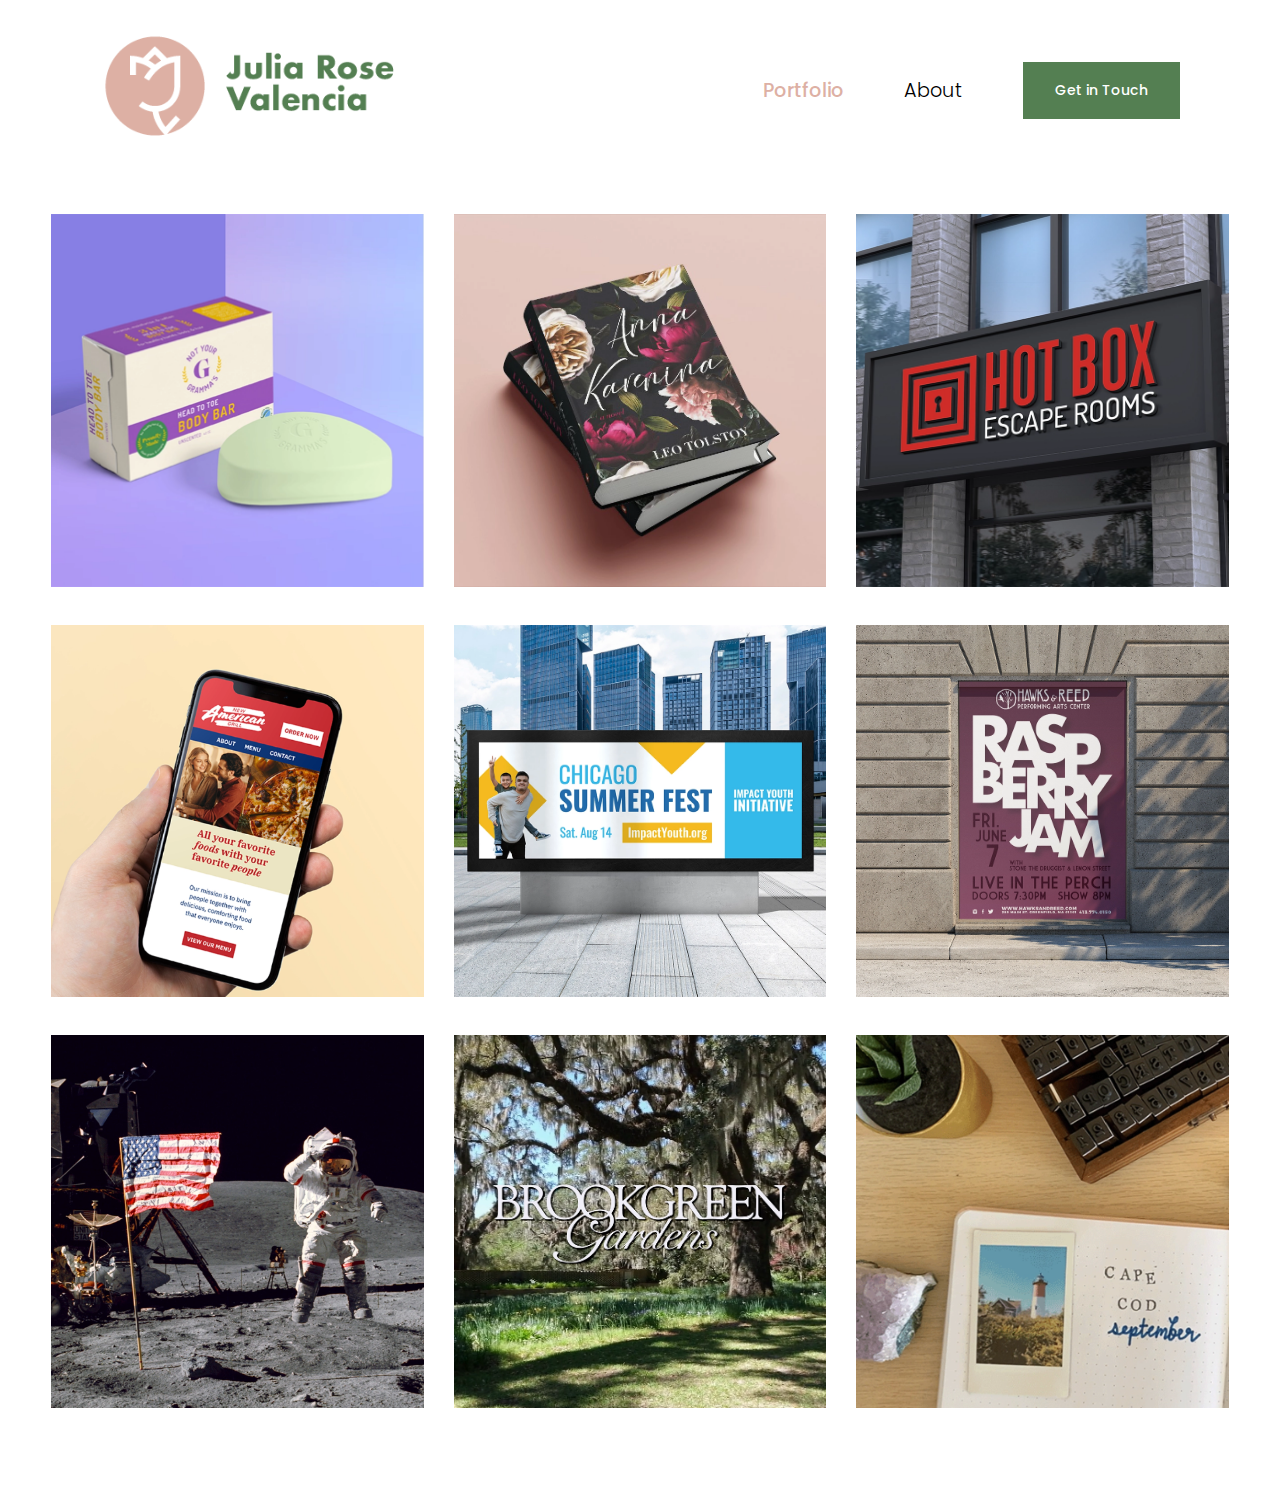
==== commit 086297a5: "Add files via upload" ====
--- a/index.html
+++ b/index.html
@@ -23,43 +23,45 @@
 
 <!-- BEGIN HEADER -->
 
-  <header>
+<header>
 
-    <div class="header-container">
+  <div class="header-container">
 
-      <div id="logo">
-        <a href="index.html"><img src="images/logo.png" class="logo" alt="Julia Valencia Design"></a>
-      </div>
+    <div id="logo">
+      <a href="index.html"><img src="images/logo.png" class="logo" alt="Julia Valencia Design"></a>
+    </div>
 
-      <div id="nav">
+    <div id="nav">
 
-        <ul class="nav">
-          <li><a href="index.html" id="current-page">Work</a></li>      
-          <li><a href="about.html">About</a></li>
-          <li><a href="contact.html">Contact</a></li>
-        </ul>
-     
-      
-      </div>
+      <ul class="nav">
+        <li><a href="index.html" id="current-page">Portfolio</a></li>      
+        <li><a href="about.html" >About</a></li>
+        <li><a href="contact.html"><button class="nav-button">Get in Touch</button></a></li>
+      </ul>
+   
+    
+    </div>
+
+
+    <div id="mobile-nav"> 
 
       <div id="mobile-logo">
 
-        <a href="index.html"><img src="images/mobile-logo.webp" class="mobile-logo" alt="Julia Valencia Design"></a>
+        <a href="index.html"><img src="images/mobile-logo.webp"  alt="Julia Valencia Design"></a>
 
-      </div>
-
-      <div id="mobile-nav">        
+      </div>  
+      
+      <ul class="mobile-nav">
+        <li><a href="index.html">Work</a></li>      
+        <li><a href="about.html">About</a></li>
+        <li><a href="contact.html">Get in Touch</a></li>
         
-        <ul class="mobile-nav">
-          <li><a href="index.html">Work</a></li>      
-          <li><a href="about.html">About</a></li>
-          <li><a href="contact.html">Contact</a></li>
-        </ul>
-        
-      </div>
+      </ul>
       
     </div>
-  </header>
+    
+  </div>
+</header>
 
 <!-- END HEADER -->
 
--- a/styles.css
+++ b/styles.css
@@ -67,7 +67,7 @@
     color: #ffffff;
     border: none;
     padding: 18px 32px 18px 32px;
-    margin: 40px;
+    margin: 20px;
     display: inline-block;
     text-align: center;
     text-decoration: none;
@@ -97,7 +97,7 @@
     border-radius: 0px;
     background-color:#DDB0A4;
     color:#FFFFFF;
-    border: 5px solid white;
+    border: 0px solid white;
     padding: 18px 32px 18px 32px;
     margin: 40px;
     display: inline-block;
@@ -109,6 +109,27 @@
     transition-duration: 0.4s;
 }
 
+.nav-button {
+    border-radius: 0px;
+    background-color:#547F52;
+    color:#FFFFFF;
+    border: 0px solid #DDB0A4;
+    padding: 18px 32px 18px 32px;
+    margin: 0;    
+    text-align: center;
+    text-decoration: none;
+    font-size: 14px;
+    font-weight: 500;
+    font-family: 'Poppins', sans-serif;
+    display: inline-flex;
+    cursor:pointer;
+    
+}
+
+.nav-button a{
+    color: #FFFFFF;
+}
+
 .button-one:hover {
     opacity: .8;
 }
@@ -120,6 +141,18 @@
 .button-three:hover {
     opacity: .8;
 }
+
+.nav-button:hover {
+    border-radius: 0px;
+    border: 0px solid #DDB0A4;
+    background-color:#DDB0A4;
+    color:#FFFFFF;
+    transition-duration: 0.4s;
+    cursor:pointer;
+    
+}
+
+
 
 .footer-button {
     border-radius: 0px;
@@ -178,7 +211,7 @@
     width: 100%;
     max-width: 100%;
     height: 150px;
-    padding: 0;
+    padding: 0px;
     display: flex;
     align-items:center;
     justify-content: space-between;
@@ -206,18 +239,20 @@
 .logo {
     width: 300px;
     height: auto;
-    margin-left: 80px;
+    margin-left: 100px;
+    padding-top: 30px;
 }
 
 #nav {
-    margin-right: 80px;
-    padding-top: 10px;
+    margin-right: 100px;
+    padding-top: 30px;
     padding-right: 0;
     
 }
 
 .nav {
     display: inline-flex;
+    align-items: center;
     list-style-type: none;
     
 }
@@ -231,9 +266,6 @@
     
 }
 
-.nav a:active {
-    text-decoration: underline;
-}
 
 .nav li{
     text-align: center;
@@ -250,7 +282,7 @@
 }
 
 
-@media only screen and (min-width:900px) {   
+@media only screen and (min-width:980px) {   
 
 
 #mobile-logo {
@@ -280,14 +312,23 @@
 /*MOBILE LOGO & NAV*/
 
 
-@media only screen and (max-width:900px) {   
+@media only screen and (max-width:980px) {   
 
    .mobile-logo {
+    height: 100px;
+    width: auto;
+    padding-top: 10px;
+    padding-left: 10px;
+    flex-shrink: 0;
+    flex-basis: 100%;
+   }
+
+   .mobile-logo img{
     height: 100px;
     width: 100px;
     padding-top: 10px;
-    padding-left: 10px;
-    flex-shrink: 0;
+    
+    
    }
 
     #mobile-logo a {
@@ -300,23 +341,21 @@
     }
     
     #mobile-nav {
+        padding-top: 20px;
+        text-align: center;
+        width: 100%;
+        
+        
+    }
+
+    .mobile-nav {
         display: flex;
-        padding-left: 40px;
-        padding-top: 25px;
-        flex-wrap: wrap;
-        
-        
-    }
-
-    .mobile-nav {
-        display: inline-flex;
+        justify-content: center;
         list-style-type: none;
         
     }
 
-    .mobile-nav a:active {
-        text-decoration: underline;
-    }
+    
   
     .mobile-nav a{
         color:#000000;
@@ -325,11 +364,13 @@
     
     .mobile-nav a:hover{
         color:#DDB0A4;
-        text-decoration: underline;    
+          
     }
     
     .mobile-nav li {
-        padding-right: 60px;
+        display: flex;
+        padding-right:20px;
+        padding-left: 20px;
              
     }
     
@@ -350,11 +391,10 @@
     margin: 0px;
     width: auto;
     height: auto;
-    padding: 10px 5% 10px 5%;
+    padding: 0;
     display: flex;
     flex-wrap: wrap;
     align-items:center;
-    justify-items: left;
     justify-content: left;
 }
 
@@ -369,9 +409,7 @@
     
     
 
-    #nav {
-        padding: 20px;
-    }
+    
 
     .mobile-nav li {
         padding: 15px;
@@ -426,7 +464,7 @@
 
 .projects-item-image {  
    
-   transition: opacity ease 200ms;
+   transition: opacity ease 400ms;
    max-width: 100%;
    z-index: 90;
    
@@ -441,7 +479,7 @@
     background-color:rgb(221, 176, 164);
     height: 100%;
     width: 100%;
-    transition: opacity ease 200ms;
+    transition: opacity ease 400ms;
     bottom: 8px;
     right: 0px;
     z-index: 95;
@@ -455,7 +493,7 @@
     
     height: 100%;
     width: 100%;
-    transition: opacity ease 200ms;
+    transition: opacity ease 400ms;
     bottom: 6px;
     right: 0px;
     z-index: 99;
@@ -469,7 +507,7 @@
     text-align: left;
     color:#ffffff;
     padding: 5% 5% 5% 5%;
-    transition: opacity ease 200ms;
+    transition: opacity ease 400ms;
     font-size: 1.6rem;
     font-weight: 500;
     bottom: 0;
@@ -505,6 +543,22 @@
 
 }
 
+
+@media only screen and (max-width:500px) {  
+
+.projects-item-overlay {
+    display: none;
+    
+
+}
+
+.projects-item-text {
+   display: none;
+}
+
+
+}
+
 /* END PROJECTS GRID */
 /* /////////////////////////// */
 
@@ -585,20 +639,25 @@
 }
 
 .hero-image {
-    margin: 20px 0 20px 40px;
+    margin: 20px 40px 20px 40px;
    
-    
-   
+}
+
+@media only screen and (min-width:980px) { 
+    .button-three{
+        display: none;
+    }
 }
 
 
 .section-2 {
     background-color: #ffffff;
     color: #547F52;
+    width: auto;
     height: auto;
     padding: 25% 5% 25% 5%;
     margin: 0px;
-    width: auto;
+    
     display: flex;
     flex-wrap: wrap;
     gap: 0px;
@@ -610,10 +669,10 @@
 }
 
 #section-2-content {
-   
+    
     font-size: 1.3rem;
     text-align: left;
-    padding: 20px;
+    width: auto;
     text-align: center;
     line-height: 1.2;
 }
@@ -623,12 +682,18 @@
     color: #547F52;
     font-size: 2.7rem;
     font-weight: 500;
-    padding: 20px;
     margin: 0px;
     
-
-
-}
+}
+
+@media only screen and (max-width:400px) { 
+
+    .section-2 h2{
+        font-size: 2rem;
+    }
+
+
+  }
 
 
 
@@ -687,6 +752,7 @@
 
 #section-4-content {
     padding-left: 5%;
+    padding-bottom: 2%;
     max-width: 400px;    
     font-size: 1.3rem;
     text-align: left;
@@ -739,7 +805,9 @@
 .contact-container {
     display: flex;
     justify-content: center;
+    background-color: #547F52;
     align-items: center;
+    margin-top: 5%;
     padding-top: 10%;
     height: auto;
     width: auto;
@@ -825,8 +893,7 @@
 /* SINGLE IMAGE */
 
 .single-image {
-    max-width:65%;
-    
+    max-width:65%;    
     padding: 50px 0px 50px 0px;
     margin-left: auto;
     margin-right: auto;
@@ -841,7 +908,7 @@
 .single-cover {
     width: 100%;
     height: auto;
-    padding: 50px 0px 50px 0px;
+    padding: 5% 0px 50px 0px;
 }
 
 
@@ -853,7 +920,7 @@
     height: auto;
     display: flex;
     flex-wrap: wrap;
-    padding: 50px 0px 50px 0px;
+    padding: 5% 0px 50px 0px;
     
 }
 .double-cover img{
@@ -895,7 +962,7 @@
     flex-wrap: wrap;
     justify-content: center;
     align-items: center;
-    padding: 50px 0px 50px 0px;
+    padding: 5% 0px 50px 0px;
     gap: 30px;
 }
 
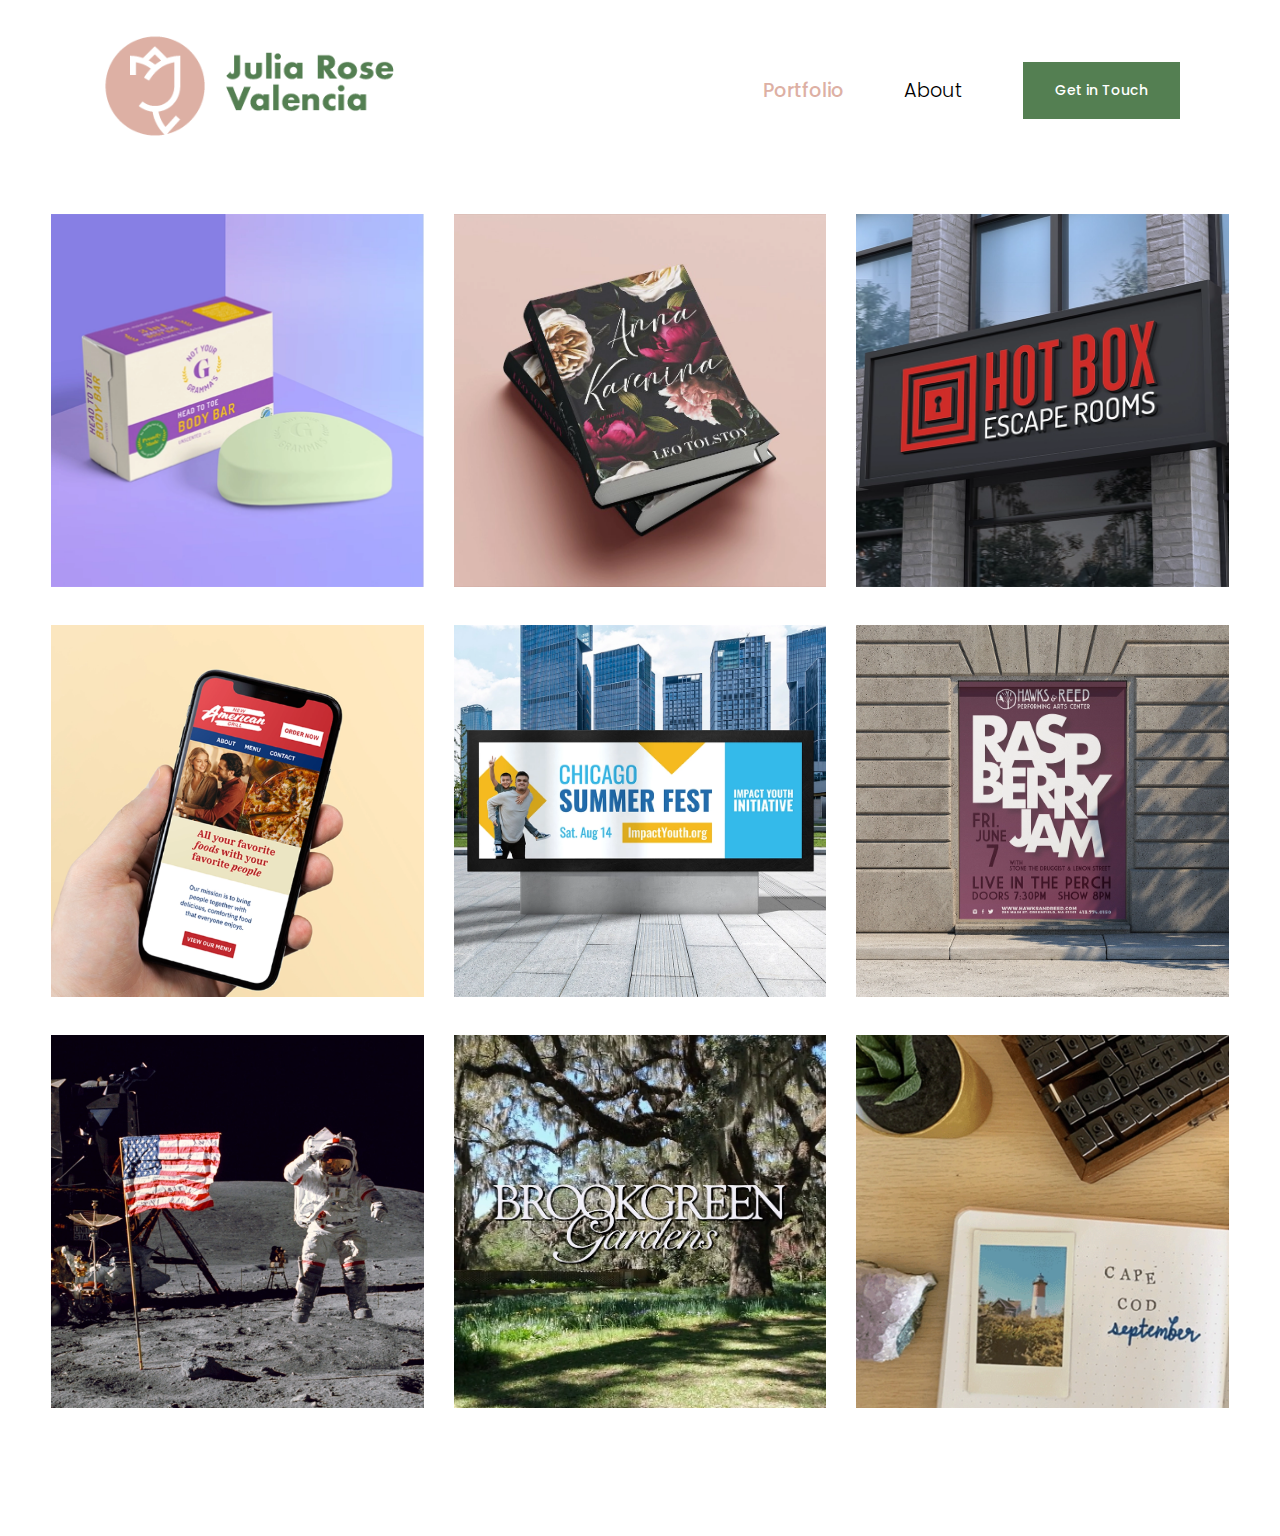
==== commit 923b1952: "Add files via upload" ====
--- a/index.html
+++ b/index.html
@@ -5,7 +5,7 @@
     <meta charset="UTF-8">
     <meta name="viewport" content="width=device-width, initial-scale=1.0">
     <meta http-equiv="X-UA-Compatible" content="ie=edge">
-
+    <meta name="viewport" content="width=device-width, minimum-scale=1, maximum-scale=1">
     <title>Julia Valencia Design</title>
 
     <link href="styles.css" rel="stylesheet">
@@ -52,13 +52,14 @@
       </div>  
       
       <ul class="mobile-nav">
-        <li><a href="index.html">Work</a></li>      
+        <li><a href="index.html" id="current-page">Portfolio</a></li>      
         <li><a href="about.html">About</a></li>
-        <li><a href="contact.html">Get in Touch</a></li>
+        
         
       </ul>
       
     </div>
+    
     
   </div>
 </header>
@@ -141,10 +142,9 @@
   
 
 
-    
+  </div>
 
-
-  </div>
+  <a href="contact.html"><button class="button-three">Get in Touch</button></a>
 
 </section>
 <!-- END PROJECTS -->
--- a/styles.css
+++ b/styles.css
@@ -16,8 +16,7 @@
 section {
     width: 100%;
     text-align: center;
-    padding: 0px 0px 0px 0px;
-    margin: auto;
+    padding: 0px 0px 40px 0px;
     background-color: #ffffff;
    
     
@@ -65,7 +64,7 @@
     border-radius: 0px;
     background-color:#DDB0A4;
     color: #ffffff;
-    border: none;
+    border: 2px solid #DDB0A4;
     padding: 18px 32px 18px 32px;
     margin: 20px;
     display: inline-block;
@@ -81,7 +80,7 @@
     border-radius: 0px;
     background-color:#ffffff;
     color:#DDB0A4;
-    border: none;
+    border: 2px solid #FFFFFF;
     padding: 18px 32px 18px 32px;
     margin: 40px;
     display: inline-block;
@@ -97,9 +96,8 @@
     border-radius: 0px;
     background-color:#DDB0A4;
     color:#FFFFFF;
-    border: 0px solid white;
+    border: 2px solid #DDB0A4;
     padding: 18px 32px 18px 32px;
-    margin: 40px;
     display: inline-block;
     text-align: center;
     text-decoration: none;
@@ -131,15 +129,21 @@
 }
 
 .button-one:hover {
-    opacity: .8;
+    background-color:#ffffff00;
+    color:#DDB0A4;
+    border: 2px solid #DDB0A4;
 }
 
 .button-two:hover {
-    opacity: .8;
+    background-color:#ffffff00;
+    color:#FFFFFF;
+    border: 2px solid #FFFFFF;
 }
 
 .button-three:hover {
-    opacity: .8;
+    background-color:#ffffff00;
+    color:#DDB0A4;
+    border: 2px solid #DDB0A4;
 }
 
 .nav-button:hover {
@@ -152,6 +156,24 @@
     
 }
 
+.project-button {
+    border-radius: 0px;
+    color: #ffffff;
+    border: 2px solid #FFFFFF;
+    padding: 18px 32px 18px 32px;
+    margin: 20px;
+    display: inline-block;
+    text-align: center;
+    text-decoration: none;
+    font-size: 14px;
+    font-weight: 500;
+    font-family: 'Poppins', sans-serif;
+    transition-duration: 0.4s;
+}
+
+.project-button:hover {
+   opacity: .7;
+}
 
 
 .footer-button {
@@ -160,7 +182,6 @@
     color: #ffffff;
     border: solid 2px white;
     padding: 18px 32px 18px 32px;
-    margin: 40px;
     display: inline-block;
     text-align: center;
     text-decoration: none;
@@ -261,7 +282,7 @@
     color:#000000;
     text-decoration: none;
     font-size: 1.2rem;
-
+    
     
     
 }
@@ -349,9 +370,13 @@
     }
 
     .mobile-nav {
-        display: flex;
+        display: inline-flex;
         justify-content: center;
+        align-items: center;
         list-style-type: none;
+        width: 100%;
+        padding-left: 2%;
+        padding-right: 2%;
         
     }
 
@@ -359,7 +384,9 @@
   
     .mobile-nav a{
         color:#000000;
-        text-decoration: none;    
+        text-decoration: none; 
+        width: 100%;
+        height: 100%;   
     }
     
     .mobile-nav a:hover{
@@ -369,8 +396,14 @@
     
     .mobile-nav li {
         display: flex;
-        padding-right:20px;
-        padding-left: 20px;
+        flex-grow: 1;
+        text-align: center;
+        padding: 3%;
+        
+        
+        
+        
+        
              
     }
     
@@ -579,12 +612,13 @@
    
     background-color:#547F52;
     color: #ffffff;
-    width: 100%;
-    margin: 0;
+    width: auto;
+    margin: auto;
     height: auto;
     min-height: 200px;
-    padding: 0;
+    padding: 0 20px 0 20px;
     display: flex;
+    gap: 20px;
     justify-content: center;
     align-items: center;
     
@@ -673,7 +707,7 @@
     font-size: 1.3rem;
     text-align: left;
     width: auto;
-    text-align: center;
+    text-align: left;
     line-height: 1.2;
 }
 
@@ -751,14 +785,17 @@
 }
 
 #section-4-content {
-    padding-left: 5%;
-    padding-bottom: 2%;
-    max-width: 400px;    
+    
+    max-width: 900px;    
     font-size: 1.3rem;
     text-align: left;
    
     
     
+}
+
+.video {
+    flex-shrink: 0;
 }
 
 .section-4 h2{
@@ -804,66 +841,47 @@
 
 .contact-container {
     display: flex;
+    flex-wrap: wrap;
+    padding-top: 8%;
     justify-content: center;
-    background-color: #547F52;
-    align-items: center;
-    margin-top: 5%;
-    padding-top: 10%;
-    height: auto;
-    width: auto;
-    min-height: 900px;
-    
-}
-.contact {
-    padding: 0px;
-    text-align: center;
-    position: relative;
-    height: auto;
-    width: 100%;
-    max-width: 1200px;
-    margin-left: 25px;
-    margin-right: 25px;
-    min-height: 800px;
-
+    align-items: center;     
+    width: auto;
+   
+    
 }
 
 
 .contact-photo {
-    position: absolute;
-    z-index: 1;
-    left: 25px;
-    width: 75%;
-    max-width: 800px;
-    max-height: 600px;
-    height: auto;
+    
+   
+    min-width: 300px;
+    width: auto;
+    max-width: 100%;
+    margin: 5%;
     background: rgba(0, 128, 0, 0);
     opacity: 1;
-    
-    overflow:hidden;
+    overflow: hidden;
+    
+    
     
 }
 
 .contact-photo img{
-    
-    border-radius: 20px;
-    max-height: 600px;
-    
- 
+    max-width: 600px;
+    
 }
 
 .contact-card {
-    position: absolute;
-    top: 14%;
-    padding: 25px;
-    right: 30px;
-    z-index: 2;
-    min-width: 30%;
-    
-    height: auto;
+    
+    width: auto;
+    padding: 5%;
+    margin: 5%;
+    max-width: 100%;
+    text-align: left;
+    
     background:#DDB0A4;
     opacity: 1;
     border-radius: 0;
-    display: block;
     
     
 
@@ -872,6 +890,18 @@
 .contact-card a {
     color: #ffffff;
     text-decoration: underline;
+    font-size: 1rem;
+}
+
+.contact-card a:hover {
+    color:#547F52;
+    text-decoration: underline;
+    font-size: 1rem;
+}
+
+.contact-card p{
+    color: #ffffff;
+    font-size: 1rem;
 }
 
 
@@ -893,7 +923,8 @@
 /* SINGLE IMAGE */
 
 .single-image {
-    max-width:65%;    
+    max-width:65%;
+    width: auto;    
     padding: 50px 0px 50px 0px;
     margin-left: auto;
     margin-right: auto;
@@ -906,7 +937,7 @@
 /* SINGLE IMAGE COVER */
 
 .single-cover {
-    width: 100%;
+    width: auto;
     height: auto;
     padding: 5% 0px 50px 0px;
 }
@@ -916,7 +947,7 @@
 /* DOUBLE IMAGE COVER */
 
 .double-cover {
-    width: 100%;
+    width: auto;
     height: auto;
     display: flex;
     flex-wrap: wrap;
@@ -943,7 +974,7 @@
         width: 100%;        
     }
     .double-cover {
-        width: 100%;
+        width: auto;
         height: auto;
         display: flex;
         flex-wrap: wrap;
@@ -1085,7 +1116,7 @@
 
 
 .description ul{
-    
+    list-style-type: square;
     list-style-position: outside;
 }
 
